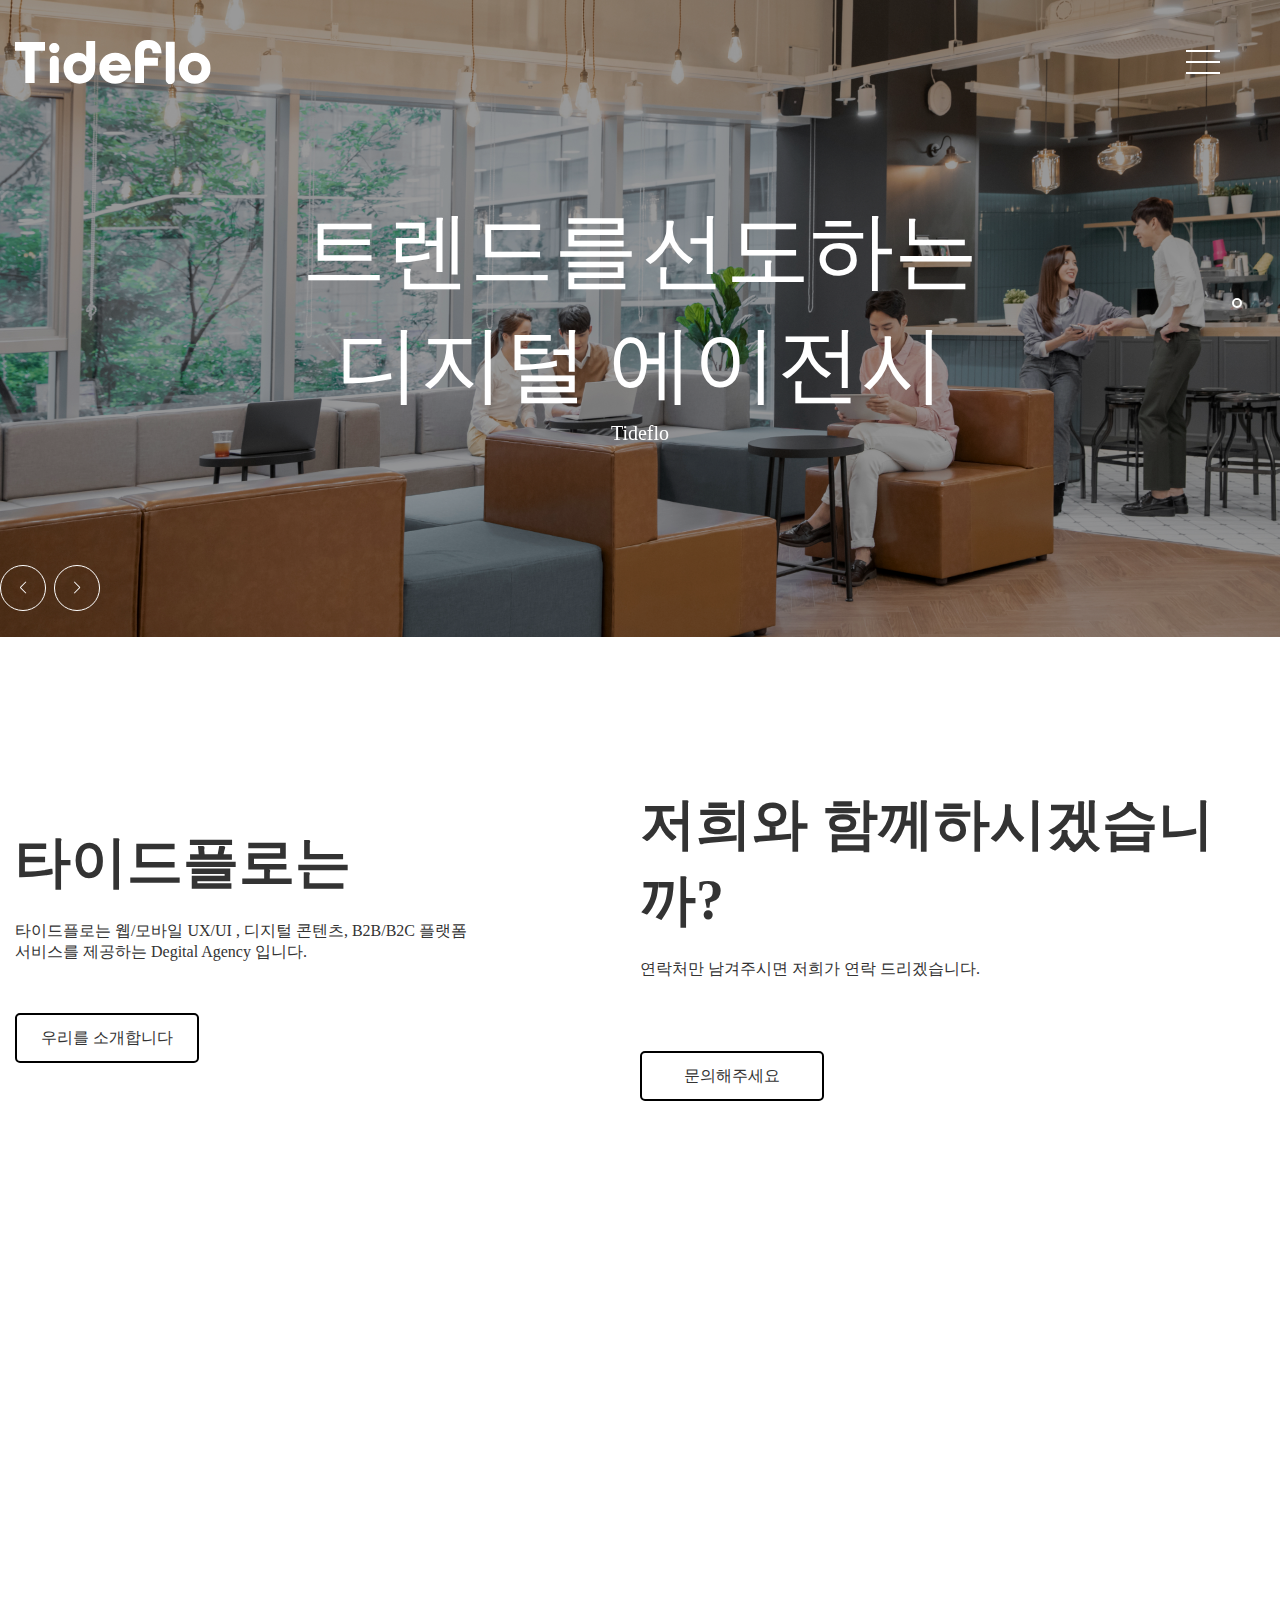
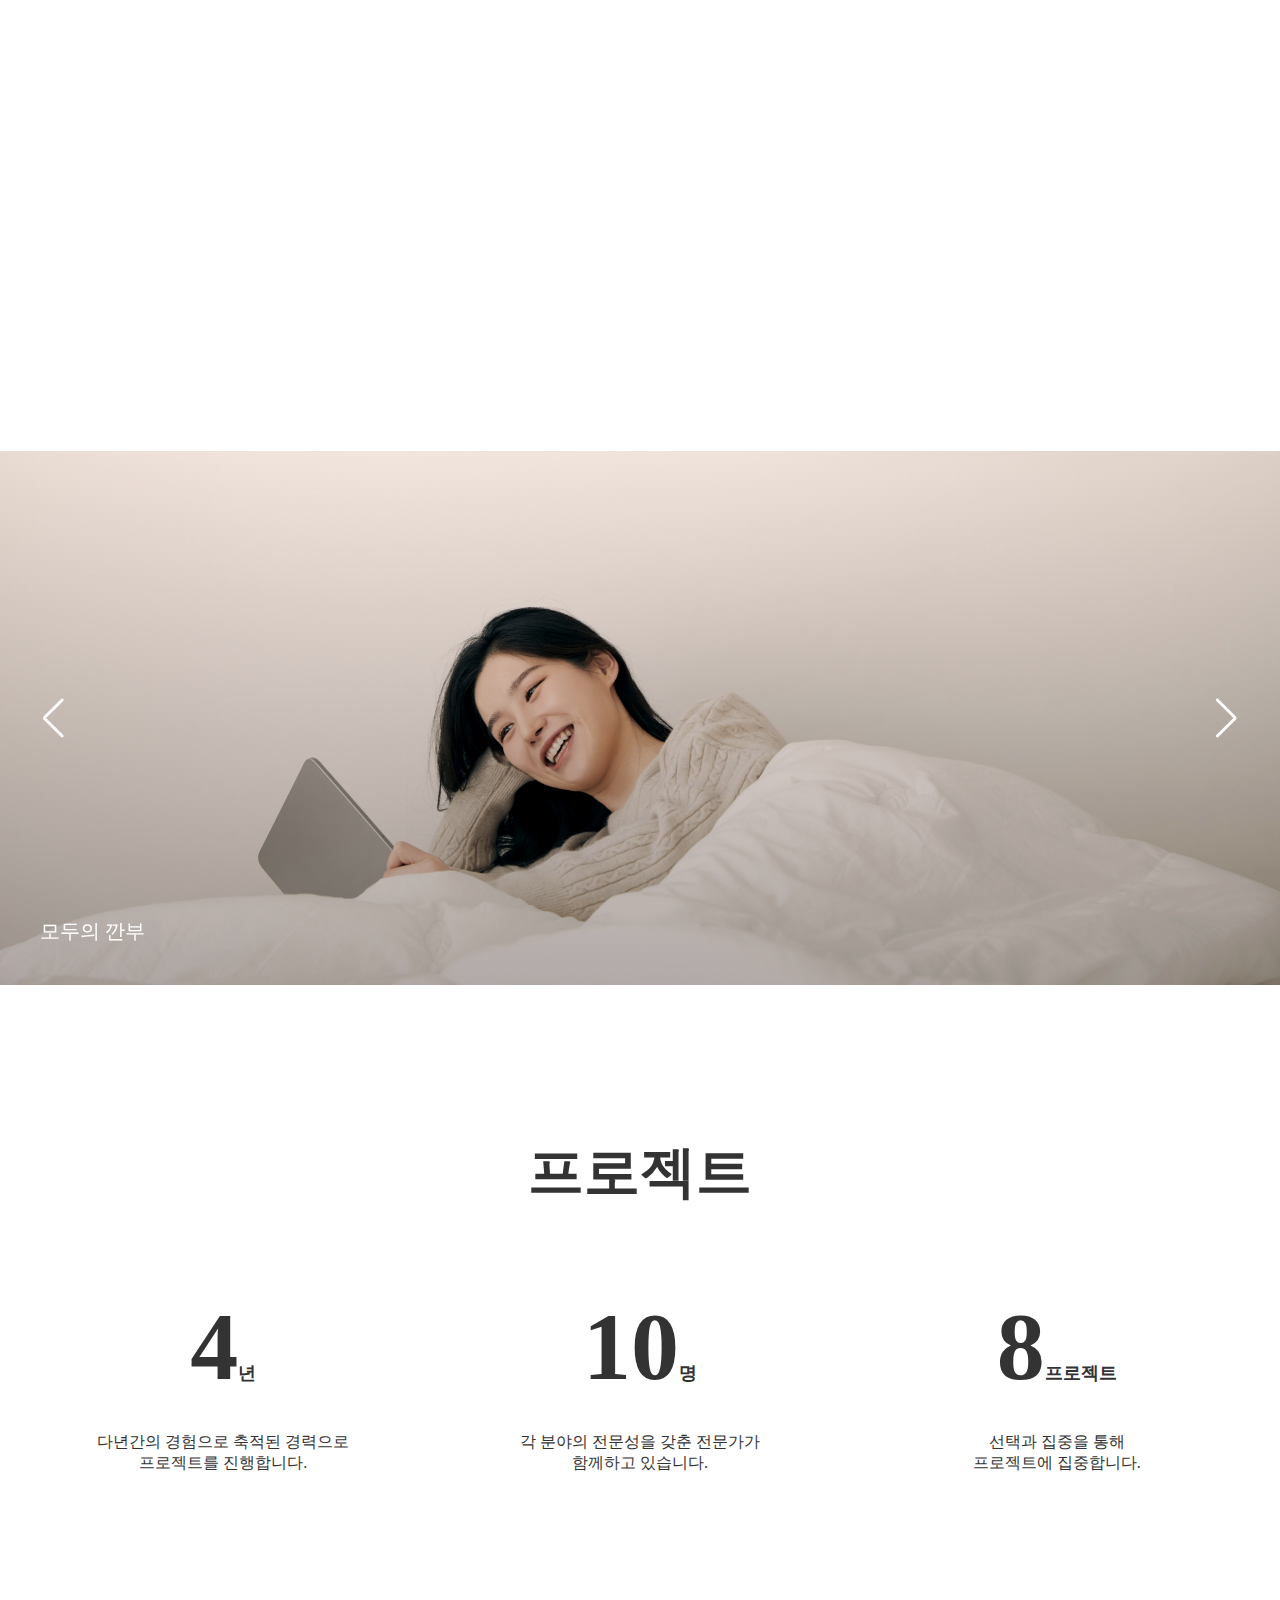
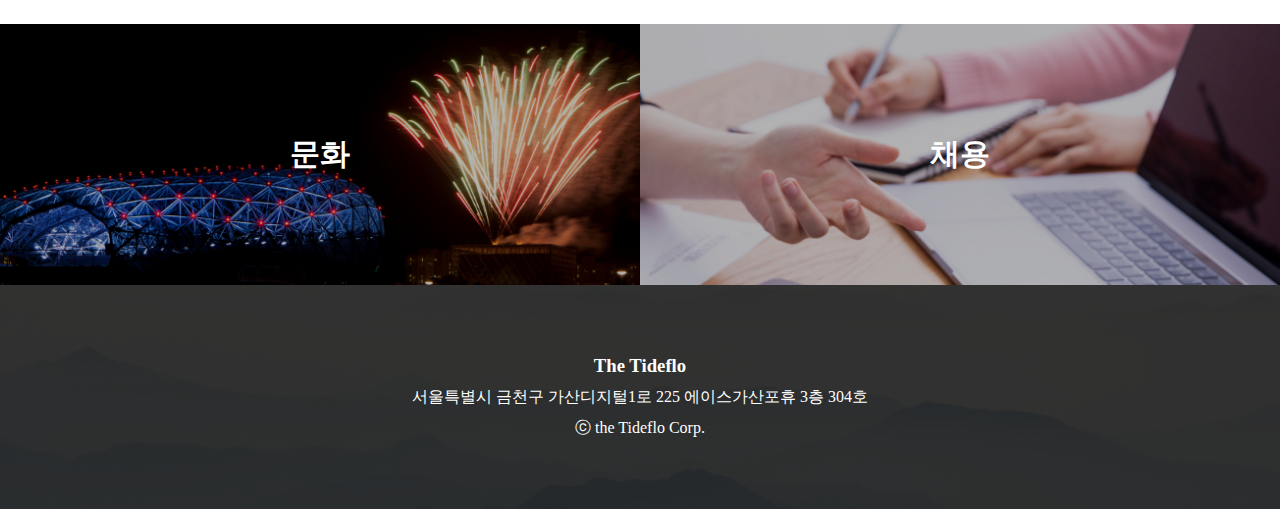
==== index.html @ 96a8b181 "2022-05-13 first" ====
<!DOCTYPE html>
<html lang="ko">

<head>
    <meta charset="UTF-8">
    <meta http-equiv="X-UA-Compatible" content="IE=edge">
    <meta name="viewport" content="width=device-width, initial-scale=1.0">
    <meta name="description" content="고객과 함께 시너지를 만들어내고 혁신의 선순환 구조를 만들 줄 아는 우리. 지속 가능한 플랫폼의 미래에 타이드플로가 함께합니다.">
    <meta name="og:title" content="타이드플로 - 트렌드를 선도하는 디지털 에이전시">
    <meta name="og:description" content="고객과 함께 시너지를 만들어내고 혁신의 선순환 구조를 만들 줄 아는 우리. 지속 가능한 플랫폼의 미래에 타이드플로가 함께합니다.">
    <meta name="naver-site-verification" content="a3b7aebaa3f7cb383e53a274d312bf84dd3ff3dd">
    <title>Tideflo</title>

    <!-- 파비콘 -->
    <link rel="apple-touch-icon" sizes="57x57" href="assets/img/favicon/apple-icon-57x57.png">
    <link rel="apple-touch-icon" sizes="60x60" href="/assets/img/favicon/apple-icon-60x60.png">
    <link rel="apple-touch-icon" sizes="72x72" href="/assets/img/favicon/apple-icon-72x72.png">
    <link rel="apple-touch-icon" sizes="76x76" href="/assets/img/favicon/apple-icon-76x76.png">
    <link rel="apple-touch-icon" sizes="114x114" href="/assets/img/favicon/apple-icon-114x114.png">
    <link rel="apple-touch-icon" sizes="120x120" href="/assets/img/favicon/apple-icon-120x120.png">
    <link rel="apple-touch-icon" sizes="144x144" href="/assets/img/favicon/apple-icon-144x144.png">
    <link rel="apple-touch-icon" sizes="152x152" href="/assets/img/favicon/apple-icon-152x152.png">
    <link rel="apple-touch-icon" sizes="180x180" href="/assets/img/favicon/apple-icon-180x180.png">
    <link rel="icon" type="image/png" sizes="192x192" href="/assets/img/favicon/android-icon-192x192.png">
    <link rel="icon" type="image/png" sizes="32x32" href="/assets/img/favicon/favicon-32x32.png">
    <link rel="icon" type="image/png" sizes="96x96" href="/assets/img/favicon/favicon-96x96.png">
    <link rel="icon" type="image/png" sizes="16x16" href="/assets/img/favicon/favicon-16x16.png">
    <link rel="manifest" href="/assets/img/favicon/manifest.json">
    <meta name="msapplication-TileColor" content="#ffffff">
    <meta name="msapplication-TileImage" content="/assets/img/favicon/ms-icon-144x144.png">
    <meta name="theme-color" content="#222">

    <link rel="stylesheet" href="assets/css/common/common.css">
    <link rel="stylesheet" href="assets/css/common/layout.css">
    <link rel="stylesheet" href="assets/css/common/button.css">
    <link rel="stylesheet" href="assets/css/common/style.css">
    <link rel="stylesheet" href="assets/css/scss/layout.css">
    <link rel="stylesheet" href="assets/css/scss/main.css">
    <link rel="stylesheet" href="assets/css/scss/animation.scss">

    <!-- Material-Icon -->
    <link rel="stylesheet"
        href="https://fonts.sandbox.google.com/css2?family=Material+Symbols+Outlined:opsz,wght,FILL,GRAD@20..48,100..700,0..1,-50..200" />
    <!-- Material-Icon -->

    <!-- Swiper -->
    <link rel="stylesheet" href="assets/css/plugin/swiper-bundle.min.css">
    <!-- Swiper -->

    <script src="assets/js/lib/jquery.js"></script>
    <script src="assets/js/layout/header.js"></script>
    <script src="assets/js/layout/main.js"></script>

</head>

<body>

    <header>
        <div class="header_inner">
            <h1 class="logo"><a href="#;"><img src="assets/img/common/logo.svg" alt="Logo"> </a></h1>
            <a href="#;" class="text_logo"><img src="assets/img/common/text_logo.png" alt="Txtlogo"></a>
            <button id="gnb_btn">
                <span></span>
                <span></span>
                <span></span>
            </button>
        </div>
        <nav>
            <div class="nav_inner">
                <ul class="gnb">
                    <li><a href="#;">Home</a></li>
                    <li><a href="#;">Culture</a></li>
                    <li><a href="#;">Recruit</a></li>
                    <li><a href="#;">Contact us</a></li>
                </ul>
            </div>
        </nav>
    </header>

    <section class="section visual_main">
        <div class="swiper mySwiper">
            <div class="swiper-wrapper">
                <div class="swiper-slide">
                    <div class="slide_pos">
                        <div class="slide_overlay"></div>
                        <div class="slide_img">
                            <img src="assets/img/layout/main/slide_1.jpg" alt="img">
                        </div>
                        <div class="slide_txt">
                            <p>
                                <span>트렌드를</span>
                                <span>선도하는</span>
                                <span>디지털 에이전시</span>
                            </p>
                            <span>Tideflo</span>
                        </div>
                    </div>
                </div>
                <div class="swiper-slide">
                    <div class="slide_pos">
                        <div class="slide_overlay"></div>
                        <div class="slide_img">
                            <img src="assets/img/layout/main/slide_2.jpg" alt="img">
                        </div>
                        <div class="slide_txt">
                            <p>
                                <span>트렌드를</span>
                                <span>선도하는</span>
                                <span>디지털 에이전시</span>
                            </p>
                            <span>Tideflo</span>
                        </div>
                    </div>
                </div>
                <div class="swiper-slide">
                    <div class="slide_pos">
                        <div class="slide_overlay"></div>
                        <div class="slide_img">
                            <img src="assets/img/layout/main/slide_3.jpg" alt="img">
                        </div>
                        <div class="slide_txt">
                            <p>
                                <span>트렌드를</span>
                                <span>선도하는</span>
                                <span>디지털 에이전시</span>
                            </p>
                            <span>Tideflo</span>
                        </div>
                    </div>
                </div>
            </div>
            <div class="swiper_button_wrap">
                <div class="swiper_button">
                    <div class="swiper-button-prev"></div>
                    <div class="swiper-button-next"></div>
                </div>
            </div>
            <div class="swiper-pagination"></div>
        </div>
    </section>

    <section class="section contact">
        <div class="container">
            <div class="contact_wrap">
                <div class="cont_left">
                    <h3>타이드플로는</h3>
                    <p>
                        타이드플로는 웹/모바일 UX/UI , 디지털 콘텐츠, B2B/B2C 플랫폼<br>
                        서비스를 제공하는 Degital Agency 입니다.
                    </p>
                    <a href="#;" class="btn btn-primary"></a>
                </div>
                <div class="cont_right">
                    <h3>저희와 함께하시겠습니까?</h3>
                    <p>연락처만 남겨주시면 저희가 연락 드리겠습니다.</p>
                    <a href="#;" class="btn btn-primary"></a>
                </div>
            </div>
        </div>
    </section>

    <section class="section work">
        <div class="work_wrap">
            <div class="first_box">
                <div>
                    <a href="#;" style="background-image:url(./assets/img/layout/main/work_img1.jpg);">
                        <div class="logo">
                            <img src="assets/img/layout/main/work_logo1.png" alt="초등 수학 과학 검인정 시스템">
                        </div>
                        <div class="desc">
                            <span>초등 수학 과학 검인정 시스템</span>
                        </div>
                    </a>
                </div>

                <div>
                    <a href="#;" style="background-image:url(./assets/img/layout/main/work_img2.jpg);">
                        <div class="logo">
                            <img src="assets/img/layout/main/work_logo2.png" alt="임업정보서비스 다드림 시스템">
                        </div>
                        <div class="desc">
                            <span>임업정보서비스 다드림 시스템</span>
                        </div>
                    </a>
                </div>

                <div>
                    <a href="#;" style="background-image:url(./assets/img/layout/main/work_img3.jpg);">
                        <div class="logo">
                            <img class="work_logo3" src="assets/img/layout/main/work_logo3.png" alt="원격 종합연수원">
                        </div>
                        <div class="desc">
                            <span>원격 종합연수원</span>
                        </div>
                    </a>
                </div>

            </div>
            <div class="second_box">
                <div>
                    <a href="#;" style="background-image:url(./assets/img/layout/main/work_img4.jpg);">
                        <div class="logo">
                            <img src="assets/img/layout/main/work_logo4.png" alt="경기복지재단">
                        </div>
                        <div class="desc">
                            <span>프로젝트명</span>
                        </div>
                    </a>
                </div>
                <div>
                    <a href="#;" style="background-image:url(./assets/img/layout/main/work_img5.jpg);">
                        <div class="logo">
                            <img src="assets/img/layout/main/work_logo5.png" alt="서울관광재단">
                        </div>
                        <div class="desc">
                            <span>원모어트립</span>
                        </div>
                    </a>
                </div>
            </div>
        </div>
    </section>

    <section class="section own_work">
        <div class="swiper mySwiper">
            <div class="swiper-wrapper">
                <div class="swiper-slide">
                    <div class="slide_pos">
                        <div class="slide_overlay"></div>
                        <div class="slide_img">
                            <img src="assets/img/layout/main/own_work1.jpg" alt="img">
                        </div>
                        <div class="slide_desc">
                            <span>모두의 깐부</span>
                        </div>
                    </div>
                </div>
                <div class="swiper-slide">
                    <div class="slide_pos">
                        <div class="slide_overlay"></div>
                        <div class="slide_img">
                            <img src="assets/img/layout/main/own_work2.jpg" alt="img">
                        </div>
                        <div class="slide_desc">
                            <span>모두의 방역</span>
                        </div>
                    </div>
                </div>
                <div class="swiper-slide">
                    <div class="slide_pos">
                        <div class="slide_overlay"></div>
                        <div class="slide_img">
                            <img src="assets/img/layout/main/own_work3.jpg" alt="img">
                        </div>
                        <div class="slide_desc">
                            <span>올리브유 체험단</span>
                        </div>
                    </div>
                </div>
            </div>
            <div class="swiper-button-prev"></div>
            <div class="swiper-button-next"></div>
        </div>
    </section>

    <section class="section project">
        <div class="container">
            <div class="project_wrap">
                <h2>프로젝트</h2>
                <div class="column">
                    <div>
                        <h3 class="column_title">
                            <span class="counter">4</span>년
                        </h3>
                        <p>
                            다년간의 경험으로 축적된 경력으로<br>
                            프로젝트를 진행합니다.
                        </p>
                    </div>
                    <div>
                        <h3 class="column_title">
                            <span class="counter">10</span>명
                        </h3>
                        <p>
                            각 분야의 전문성을 갖춘 전문가가<br>
                            함께하고 있습니다.
                        </p>
                    </div>
                    <div>
                        <h3 class="column_title">
                            <span class="counter">8</span>프로젝트
                        </h3>
                        <p>
                            선택과 집중을 통해<br>
                            프로젝트에 집중합니다.
                        </p>
                    </div>
                </div>
            </div>
        </div>
    </section>

    <section class="section info">
        <div class="info_wrap">
            <div>
                <a href="#;">
                    <h3>문화</h3>
                </a>
            </div>
            <div>
                <a href="#;">
                    <h3>채용</h3>
                </a>
            </div>
        </div>
    </section>

    <footer>
        <div class="footer_wrap">
            <div class="footer_cont">
                <div class="footer_desc">
                    <h3>The Tideflo</h3>
                    <address>
                        <p>서울특별시 금천구 가산디지털1로 225 에이스가산포휴 3층 304호</p>
                    </address>
                    <copyright>ⓒ the Tideflo Corp.</copyright>
                </div>
            </div>
        </div>
    </footer>

    <script src="assets/js/plugin/waypoints.min.js"></script>
    <script src="assets/js/plugin/jquery.counterup.min.js"></script>

    <script>
        $('.counter').counterUp({
            delay: 10,
            time: 500
        });
    </script>


    <script src="assets/js/plugin/swiper-bundle.min.js"></script>

    <script>
        var swiper = new Swiper(".mySwiper", {
            slidesPerView: 1,
            cssMode: true,
            loop: Infinity,
            navigation: {
                nextEl: ".swiper-button-next",
                prevEl: ".swiper-button-prev",
            },
            pagination: {
                el: ".swiper-pagination",
                clickable: true,
            },
            mousewheel: true,
            keyboard: true,
        });
    </script>

</body>

</html>
---- assets/css/common/common.css ----
﻿html, body {margin:0; padding:0; width:100%; background-color: #fff; font-family: 'NSG R', 'Nanum Gothic', 'sans-serif'  !important; margin:0; color: #000;} 
h1, h2, h3, h4, h5{margin:0;}
dt, dd, dl{margin:0; padding:0;}
ul, ol, li {list-style: none; margin:0; padding:0;}

input, button {outline: none; border:none; color:#333; background:none;}
input::placeholder, textarea::placeholder {color:#aaa; word-break: keep-all;}
button{cursor:pointer; margin:0; padding:0; font-family:'NSG R'}

input{box-sizing:border-box;}
input[type=text], input[type=password] {border:none; height: 40px; font-size: 16px; vertical-align: top; font-family: 'NSG R' !important;}
textarea {width:100%; border:none; font-size: 16px; font-family: 'NSG R' !important; outline: none; resize: none; line-height: 24px; border-radius: 5px; min-height: 100px;}

a {text-decoration: none; color:#000;}
a, span {display:inline-block;}
p {margin:0; padding:0;}
a, span, p {word-break: break-all;}
a, button, span, input, ul, li, div {-webkit-tap-highlight-color : transparent; }
table {border-spacing: 0; border-collapse:collapse;}
---- assets/css/common/layout.css ----
body{background:#fff; font-family: 'NSG R'; color:#333;}
---- assets/css/common/button.css ----
﻿.btn {cursor:pointer; outline: none; display: inline-block; -ms-user-select: none; -moz-user-select: -moz-none; -webkit-user-select: none; -khtml-user-select: none; user-select:none; cursor: pointer; padding:0;}
.btn:hover{background-color:#000; color:#fff;}

.btn-default {cursor: default;}
.btn.default-cursor {cursor: default;}

.btn-primary{height:50px; line-height:48px; color:#333; border:1px solid #333; box-sizing:border-box; border-radius:5px;}
.btn-blue {background-color:#4499F3; height:50px; line-height:48px; color:#fff; box-sizing:border-box; border-radius:5px;}
.btn-gray {background-color:#f4f4f4; height:50px; line-height:48px; color:#333; box-sizing:border-box; border-radius:5px;}
.btn-white {border:1px solid white; color:white !important; border-radius:60px; height:50px; line-height:48px; border-radius: 60px; color:rgba(0, 0, 0, 0.7);}

.btn-underline {border-bottom:1px solid #fff; height:50px; line-height:48px; padding:0; color:rgba(255, 255, 255, 0.7);}
.btn-disabled {opacity: 0.3;}
---- assets/css/common/style.css ----
﻿@font-face {
	font-family: 'NSG B'; /* 폰트 패밀리 이름 주기*/
	src: url('../../font/NotoSansCJKkr-Bold.otf'); /*폰트 파일 주소*/
}

@font-face {
	font-family: 'NSG L'; /* 폰트 패밀리 이름 주기*/
	src: url('../../font/NotoSansCJKkr-Light.otf'); /*폰트 파일 주소*/
}

@font-face {
	font-family: 'NSG M'; /* 폰트 패밀리 이름 주기*/
	src: url('../../font/NotoSansCJKkr-Medium.otf'); /*폰트 파일 주소*/
}

@font-face {
	font-family: 'NSG R'; /* 폰트 패밀리 이름 주기*/
	src: url('../../font/NotoSansCJKkr-Regular.otf'); /*폰트 파일 주소*/
}

@font-face {
	font-family: 'NSG T'; /* 폰트 패밀리 이름 주기*/
	src: url('../../font/NotoSansCJKkr-Thin.otf'); /*폰트 파일 주소*/
}

@import url(http://fonts.googleapis.com/earlyaccess/nanumgothic.css);

@font-face {
	font-family: 'Material Icons';
	font-style: normal;
	font-weight: 400;
	src: url(https://example.com/MaterialIcons-Regular.eot); /* For IE6-8 */
	src: local('Material Icons'),
	  local('MaterialIcons-Regular'),
	  url(https://example.com/MaterialIcons-Regular.woff2) format('woff2'),
	  url(https://example.com/MaterialIcons-Regular.woff) format('woff'),
	  url(https://example.com/MaterialIcons-Regular.ttf) format('truetype');
  }

  .material-icons {
    font-family: 'Material Icons';
    font-weight: normal;
    font-style: normal;
    font-size: 24px;  /* Preferred icon size */
    display: inline-block;
    line-height: 1;
    text-transform: none;
    letter-spacing: normal;
    word-wrap: normal;
    white-space: nowrap;
    direction: ltr;
  
    /* Support for all WebKit browsers. */
    -webkit-font-smoothing: antialiased;
    /* Support for Safari and Chrome. */
    text-rendering: optimizeLegibility;
  
    /* Support for Firefox. */
    -moz-osx-font-smoothing: grayscale;
  
    /* Support for IE. */
    font-feature-settings: 'liga';
  }

.card {background-color: #fff; box-shadow: 0px 2px 6px rgba(0, 0, 0, 0.2); border-radius: 5px;}
.card-blue {background-color: #2f36bb; box-shadow: 0px 2px 6px rgba(0, 0, 0, 0.2); border-radius: 5px;}

.text-overflow {overflow: hidden; text-overflow: ellipsis; white-space: nowrap;}
.text-overflow-line2 {overflow: hidden; text-overflow: ellipsis; white-space: normal; word-wrap: break-word; display: -webkit-box !important; -webkit-line-clamp: 2; -webkit-box-orient: vertical;}
.text-overflow-line3 {overflow: hidden; text-overflow: ellipsis; white-space: normal; word-wrap: break-word; display: -webkit-box !important; -webkit-line-clamp: 3; -webkit-box-orient: vertical;}

.o-hidden {overflow: hidden;}
.o-auto {overflow: auto;}
.o-visible {overflow: visible;}

.oy-hidden {overflow-y: hidden;}
.oy-auto {overflow-y: auto;}
.oy-visible {overflow-y: visible;}

.ox-hidden {overflow-x: hidden;}
.ox-auto {overflow-x: auto;}
.ox-visible {overflow-x: visible;}

.text-center {text-align: center;}
.text-left {text-align: left;}
.text-right {text-align: right;}

.f-bold {font-family: 'NSG B' !important;}
.f-light {font-family: 'NSG L' !important;}
.f-medium {font-family: 'NSG M' !important;}
.f-regular {font-family: 'NSG R' !important;}
.f-thin {font-family: 'NSG T' !important;}

.f-os-b {font-family: 'OS B' !important;}
.f-os-l {font-family: 'OS L' !important;}
.f-os-eb {font-family: 'OS EB' !important;}
.f-os-r {font-family: 'OS R' !important;}
.f-os-sb {font-family: 'OS SB' !important;}

.position-relative {position: relative;}
.position-absolute {position: absolute;}
.position-fixed {position: fixed;}

.position-l0 {left:0;}
.position-l5 {left:5px;}
.position-l10 {left:10px;}
.position-l15 {left:15px;}
.position-l20 {left:20px;}
.position-l25 {left:25px;}
.position-l30 {left:30px;}
.position-per-l50 {left:50%;}

.position-r0 {right:0;}
.position-r5 {right:5px;}
.position-r10 {right:10px;}
.position-r15 {right:15px;}
.position-r20 {right:20px;}
.position-r25 {right:25px;}
.position-r30 {right:30px;}
.position-per-r50 {right:50%;}

.position-t0 {top:0;}
.position-t5 {top:5px;}
.position-t10 {top:10px;}
.position-t15 {top:15px;}
.position-t20 {top:20px;}
.position-t25 {top:25px;}
.position-t30 {top:30px;}
.position-per-t50 {top:50%;}

.position-b0 {bottom:0;}
.position-b5 {bottom:5px;}
.position-b10 {bottom:10px;}
.position-b15 {bottom:15px;}
.position-b20 {bottom:20px;}
.position-b25 {bottom:25px;}
.position-b30 {bottom:30px;}
.position-per-b50 {bottom:50%;}

.space-nw {white-space: nowrap;}

.f-size58 {font-size:58px;}
.f-size48 {font-size:48px;}
.f-size45 {font-size:45px;}
.f-size44 {font-size:44px;}
.f-size40 {font-size:40px;}
.f-size37 {font-size:37px;}
.f-size36 {font-size:36px;}
.f-size34 {font-size:34px;}
.f-size32 {font-size:32px;}
.f-size28 {font-size:28px;}
.f-size26 {font-size:26px;}
.f-size24 {font-size:24px;}
.f-size22 {font-size:22px;}
.f-size20 {font-size:20px;}
.f-size19 {font-size:19px;}
.f-size18 {font-size:18px;}
.f-size16 {font-size:16px;} 
.f-size15 {font-size:15px;}
.f-size14 {font-size:14px;}
.f-size13 {font-size:13px;}
.f-size12 {font-size:12px;}
.f-size10 {font-size:10px;}
.f-size0 {font-size:0px;}

.f-underline {text-decoration: underline;}
.f-linethrough {text-decoration: line-through;}

.c-base{color:#000000;}
.c-white {color:#fff;}
.c-black {color:#000;}
.c-blue{color:#2f36bb}
.c-green {color:#5CA4B1;}
.c-red {color:#ff0000;}
.c-dark {color:#666666;}
.c-3 {color: #5C5C5C;}
.c-6 {color: #A8A8A8;}
.c-ae {color:#aeaeae;}
.c-9 {color:#BFBFBF;}
.c-yellow {color:#fec926;}



.d-none {display:none !important;}
.d-inline-block {display: inline-block;}
.d-block {display: block;}
.d-inline {display:inline;}
.d-flex {display:flex;}
.d-flex-wrap {flex-wrap: wrap;}
.d-flex-jc {justify-content: center;}
.d-flex-sb {justify-content: space-between;}
.d-flex-ai {align-items: center;}
.d-m-standard {width:360px; padding:0 16px; margin:auto; box-sizing:border-box;}
.d-p-standard {width:360px; padding:0 calc((100% - 360px) / 2);}
.d-h-full {height:100%;}
.d-w-full {width:100%;}
.d-w-half {width:50%;}

.bg-white {background-color:#fff;}
.bg-light {background-color:#FAFAFB;}
.bg-gray {background-color: #f4f4f4;}
.bg-blue{background-color:#2f36bb}

.fload-right {float: right !important;}
.fload-left {float: left !important;}

.vertical-t {vertical-align: top;}
.vertical-m {vertical-align: middle;}
.vertical-b {vertical-align: bottom;}

.margin-auto{margin:auto;}
.margin0 {margin:0px;}
.margin5 {margin:5px;}
.margin10 {margin:10px;}
.margin15 {margin:15px;}
.margin20 {margin:20px;}
.margin25 {margin:25px;}
.margin30 {margin:30px;}
.margin35 {margin:35px;}
.margin40 {margin:40px;}
.margin50 {margin:50px;}
.margin60 {margin:60px;}
.margin65 {margin:65px;}
.margin70 {margin:70px;}
.margin80 {margin:80px;}
.margin90 {margin:90px;}
.margin100 {margin:100px;}

.mb-auto {margin-bottom: auto;}
.mb-0 {margin-bottom:0px;}
.mb-5 {margin-bottom:5px;}
.mb-10 {margin-bottom:10px;}
.mb-15 {margin-bottom:15px;}
.mb-20 {margin-bottom:20px;}
.mb-25 {margin-bottom:25px;}
.mb-30 {margin-bottom:30px;}
.mb-35 {margin-bottom:35px;}
.mb-40 {margin-bottom:40px;}
.mb-50 {margin-bottom:50px;}
.mb-60 {margin-bottom:60px;}
.mb-65 {margin-bottom:65px;}
.mb-70 {margin-bottom:70px;}
.mb-80 {margin-bottom:80px;}
.mb-90 {margin-bottom:90px;}
.mb-100 {margin-bottom:100px;}

.mt-auto {margin-top:auto;}
.mt-0 {margin-top:0px;}
.mt-5 {margin-top:5px;}
.mt-10 {margin-top:10px;}
.mt-15 {margin-top:15px;}
.mt-20 {margin-top:20px;}
.mt-25 {margin-top:25px;}
.mt-30 {margin-top:30px;}
.mt-35 {margin-top:35px;}
.mt-40 {margin-top:40px;}
.mt-45 {margin-top:45px;}
.mt-50 {margin-top:50px;}
.mt-60 {margin-top:60px;}
.mt-65 {margin-top:65px;}
.mt-70 {margin-top:70px;}
.mt-80 {margin-top:80px;}
.mt-90 {margin-top:90px;}
.mt-100 {margin-top:100px;}

.ml-auto {margin-left:auto;}
.ml-0 {margin-left:0px;}
.ml-5 {margin-left:5px;}
.ml-10 {margin-left:10px;}
.ml-15 {margin-left:15px;}
.ml-20 {margin-left:20px;}
.ml-25 {margin-left:25px;}
.ml-30 {margin-left:30px;}
.ml-35 {margin-left:35px;}
.ml-40 {margin-left:40px;}
.ml-50 {margin-left:50px;}
.ml-60 {margin-left:60px;}
.ml-65 {margin-left:65px;}
.ml-70 {margin-left:70px;}
.ml-80 {margin-left:80px;}
.ml-90 {margin-left:90px;}
.ml-100 {margin-left:100px;}

.mr-auto {margin-right:auto;}
.mr-0 {margin-right:0px;}
.mr-5 {margin-right:5px;}
.mr-10 {margin-right:10px;}
.mr-15 {margin-right:15px;}
.mr-20 {margin-right:20px;}
.mr-25 {margin-right:25px;}
.mr-30 {margin-right:30px;}
.mr-32 {margin-right:32px;}
.mr-35 {margin-right:35px;}
.mr-40 {margin-right:40px;}
.mr-50 {margin-right:50px;}
.mr-60 {margin-right:60px;}
.mr-65 {margin-right:65px;}
.mr-70 {margin-right:70px;}
.mr-80 {margin-right:80px;}
.mr-90 {margin-right:90px;}
.mr-100 {margin-right:100px;}


.padding0 {padding:0px;}
.padding5 {padding:5px;}
.padding10 {padding:10px;}
.padding15 {padding:15px;}
.padding20 {padding:20px;}
.padding25 {padding:25px;}
.padding30 {padding:30px;}
.padding35 {padding:35px;}
.padding40 {padding:40px;}
.padding50 {padding:50px;}
.padding60 {padding:60px;}
.padding65 {padding:65px;}
.padding70 {padding:70px;}
.padding80 {padding:80px;}
.padding90 {padding:90px;}
.padding100 {padding:100px;}

.pb-0 {padding-bottom:0px;}
.pb-5 {padding-bottom:5px;}
.pb-10 {padding-bottom:10px;}
.pb-15 {padding-bottom:15px;}
.pb-20 {padding-bottom:20px;}
.pb-25 {padding-bottom:25px;}
.pb-30 {padding-bottom:30px;}
.pb-35 {padding-bottom:35px;}
.pb-40 {padding-bottom:40px;}
.pb-50 {padding-bottom:50px;}
.pb-60 {padding-bottom:60px;}
.pb-65 {padding-bottom:65px;}
.pb-70 {padding-bottom:70px;}
.pb-80 {padding-bottom:80px;}
.pb-90 {padding-bottom:90px;}
.pb-100 {padding-bottom:100px;}

.pt-0 {padding-top:0px;}
.pt-5 {padding-top:5px;}
.pt-10 {padding-top:10px;}
.pt-15 {padding-top:15px;}
.pt-20 {padding-top:20px;}
.pt-25 {padding-top:25px;}
.pt-30 {padding-top:30px;}
.pt-35 {padding-top:35px;}
.pt-40 {padding-top:40px;}
.pt-50 {padding-top:50px;}
.pt-60 {padding-top:60px;}
.pt-65 {padding-top:65px;}
.pt-70 {padding-top:70px;}
.pt-80 {padding-top:80px;}
.pt-90 {padding-top:90px;}
.pt-100 {padding-top:100px;}

.pl-0 {padding-left:0px;}
.pl-5 {padding-left:5px;}
.pl-10 {padding-left:10px;}
.pl-15 {padding-left:15px;}
.pl-20 {padding-left:20px;}
.pl-25 {padding-left:25px;}
.pl-30 {padding-left:30px;}
.pl-35 {padding-left:35px;}
.pl-40 {padding-left:40px;}
.pl-50 {padding-left:50px;}
.pl-60 {padding-left:60px;}
.pl-65 {padding-left:65px;}
.pl-70 {padding-left:70px;}
.pl-80 {padding-left:80px;}
.pl-90 {padding-left:90px;}
.pl-100 {padding-left:100px;}

.pr-0 {padding-right:0px;}
.pr-5 {padding-right:5px;}
.pr-10 {padding-right:10px;}
.pr-15 {padding-right:15px;}
.pr-20 {padding-right:20px;}
.pr-25 {padding-right:25px;}
.pr-30 {padding-right:30px;}
.pr-35 {padding-right:35px;}
.pr-40 {padding-right:40px;}
.pr-50 {padding-right:50px;}
.pr-60 {padding-right:60px;}
.pr-65 {padding-right:65px;}
.pr-70 {padding-right:70px;}
.pr-80 {padding-right:80px;}
.pr-90 {padding-right:90px;}
.pr-100 {padding-right:100px;}

hr {margin-top: 20px; margin-bottom: 20px; background-color:#ececec; width: 100%; height:1px; box-shadow: none; border:none}
hr.blue {background-color:#2f36bb;}
hr.white {background-color:#fff; }

.b-shadow{box-shadow:0 2px 6px rgba(0, 0, 0, .2); border-radius:5px;}
.shadow0{box-shadow:none;}
.clearfix:after{content: ''; display:block; clear:both;}

@media(max-width:699px) {
	.d-m-standard {width:90%; margin-left:5%; margin-right:5%;}
	.d-p-standard {width:90%; padding-left:5%; padding-right:5%;}
	.d-w-half {width:50%; padding-left:5%; padding-right:5%; display:inline-block;}
}
---- assets/css/scss/layout.css ----
@charset "UTF-8";
/*반응형 화면 크기*/
/*반응형, 브라우저 크기가 767px 이하일때*/
/*반응형, 브라우저 크기가 768이상, 1023px 이하일때*/
/*반응형, 브라우저 크기가 1024px 이상일때*/
.container {
  width: 100%;
  max-width: 1400px;
  padding: 0 15px;
  margin: 0 auto;
  -webkit-box-sizing: border-box;
          box-sizing: border-box;
}

html {
  font-size: 16px;
}

body {
  background: #fff;
  font-family: 'NSG R';
  color: #333;
}

#wrap {
  position: relative;
  width: 100%;
  height: auto;
}

header {
  position: fixed;
  top: 0;
  width: 100%;
  z-index: 100;
}

header .header_inner {
  display: -webkit-box;
  display: -ms-flexbox;
  display: flex;
  -webkit-box-align: center;
      -ms-flex-align: center;
          align-items: center;
  position: relative;
  width: 100%;
  max-width: 1400px;
  height: 124px;
  margin: 0 auto;
  padding: 40px 15px;
  -webkit-box-sizing: border-box;
          box-sizing: border-box;
  z-index: 1000;
}

header .header_inner .logo {
  position: absolute;
  height: 44px;
  margin: 0;
  padding: 0;
  z-index: 1000;
}

header .header_inner .logo a {
  display: inline-block;
  width: 100%;
  height: 44px;
}

header .header_inner:after {
  content: '';
  clear: both;
  display: block;
}

header .header_inner .text_logo {
  display: none;
  position: absolute;
  left: 50%;
  top: 50%;
  -webkit-transform: translate(-50%, -50%);
          transform: translate(-50%, -50%);
}

header .header_inner #gnb_btn {
  position: absolute;
  right: 60px;
  width: 34px;
  height: 24px;
  z-index: 1000;
}

header .header_inner #gnb_btn span {
  position: absolute;
  display: block;
  width: 100%;
  height: 2px;
  background-color: #fff;
  -webkit-transition: 0.5s;
  transition: 0.5s;
}

header .header_inner #gnb_btn span:nth-child(1) {
  top: 0px;
}

header .header_inner #gnb_btn span:nth-child(2) {
  top: 50%;
  -webkit-transform: translateY(-50%);
          transform: translateY(-50%);
}

header .header_inner #gnb_btn span:nth-child(3) {
  bottom: 0px;
}

header .header_inner #gnb_btn.open span:nth-child(1) {
  -webkit-transform: rotate(45deg);
          transform: rotate(45deg);
  top: 50%;
}

header .header_inner #gnb_btn.open span:nth-child(2) {
  display: none;
}

header .header_inner #gnb_btn.open span:nth-child(3) {
  -webkit-transform: rotate(-45deg);
          transform: rotate(-45deg);
  top: 50%;
}

header nav {
  position: fixed;
  top: 0;
  left: 0;
  right: 0;
  bottom: 0;
  width: 100%;
  height: 100%;
  display: -webkit-box;
  display: -ms-flexbox;
  display: flex;
  -webkit-box-align: center;
      -ms-flex-align: center;
          align-items: center;
  -webkit-box-pack: center;
      -ms-flex-pack: center;
          justify-content: center;
  background: #1c1c1c;
  -webkit-transform: translate(0, -100%);
          transform: translate(0, -100%);
  -webkit-transition: all 900ms cubic-bezier(0.25, 0.46, 0.45, 0.94) 0s;
  transition: all 900ms cubic-bezier(0.25, 0.46, 0.45, 0.94) 0s;
}

header nav .nav_inner .gnb li {
  display: block;
  text-align: center;
  width: 100%;
}

header nav .nav_inner .gnb li a {
  position: relative;
  font-size: 3rem;
  color: #fff;
  font-family: "NSG B";
  opacity: 0.4;
}

header nav .nav_inner .gnb li a::after {
  content: '';
  position: absolute;
  left: 0;
  bottom: 0px;
  width: 1px;
  height: 20px;
  -webkit-transition: all 0.5s;
  transition: all 0.5s;
  z-index: -1;
}

header nav .nav_inner .gnb li a:hover::after {
  width: 100%;
  background: rgba(255, 0, 0, 0.4);
}

header nav .nav_inner .gnb li a:hover {
  opacity: 1;
}

@media (min-width: 768px) and (max-width: 1199px) {
  header .header_inner {
    height: 70px;
    padding: 20px 40px;
  }
  header .header_inner .logo {
    height: 35px;
  }
  header .header_inner .logo a {
    height: 35px;
  }
  header .header_inner #gnb_btn {
    right: 40px;
    width: 34px;
    height: 24px;
  }
  header .header_inner #gnb_btn span:nth-child(1) {
    top: 0px;
  }
  header .header_inner #gnb_btn span:nth-child(2) {
    top: 50%;
    -webkit-transform: translateY(-50%);
            transform: translateY(-50%);
  }
  header .header_inner #gnb_btn span:nth-child(3) {
    bottom: 0px;
  }
}

@media (max-width: 768px) {
  header .header_inner {
    height: 70px;
    padding: 20px 20px;
  }
  header .header_inner .logo {
    height: 35px;
  }
  header .header_inner .logo a {
    height: 35px;
  }
  header .header_inner .logo a img {
    height: 35px;
  }
  header .header_inner #gnb_btn {
    right: 20px;
    width: 34px;
    height: 24px;
  }
}

footer .footer_wrap {
  position: relative;
  background-image: url("../../img/common/footer/footer_bg.jpg");
  background-repeat: no-repeat;
  background-size: cover;
  background-position: center;
  text-align: center;
  padding: 70px 0;
  z-index: 100;
}

footer .footer_wrap .footer_cont .footer_desc {
  color: #fff;
  z-index: 10;
}

footer .footer_wrap .footer_cont .footer_desc h3 {
  font-family: "NSG B";
}

footer .footer_wrap .footer_cont .footer_desc address {
  padding: 10px 0;
  font-style: normal;
}

footer .footer_wrap .footer_cont .footer_desc .copyright {
  font-size: 12px;
}

footer .footer_wrap .footer_cont:after {
  content: '';
  display: block;
  position: absolute;
  top: 0;
  left: 0;
  bottom: 0;
  right: 0;
  background-color: rgba(30, 30, 30, 0.9);
  z-index: -1;
}

header.scrolled {
  -webkit-transition: all 0.3s;
  transition: all 0.3s;
  background-color: rgba(0, 0, 0, 0.8);
  -webkit-box-shadow: 0px 2px 6px rgba(0, 0, 0, 0.2);
          box-shadow: 0px 2px 6px rgba(0, 0, 0, 0.2);
}

.stop-scrolling {
  height: 100%;
  overflow: hidden;
}
/*# sourceMappingURL=layout.css.map */
---- assets/css/scss/main.css ----
@charset "UTF-8";
/*반응형 화면 크기*/
/*반응형, 브라우저 크기가 767px 이하일때*/
/*반응형, 브라우저 크기가 768이상, 1023px 이하일때*/
/*반응형, 브라우저 크기가 1024px 이상일때*/
.visual_main .swiper .swiper-wrapper {
  overflow: hidden;
}

.visual_main .swiper .swiper-wrapper .swiper-slide {
  text-align: center;
  /* Center slide text vertically */
  display: -webkit-box;
  display: -ms-flexbox;
  display: flex;
  -webkit-box-pack: center;
  -ms-flex-pack: center;
  justify-content: center;
  -webkit-box-align: center;
  -ms-flex-align: center;
  align-items: center;
}

.visual_main .swiper .swiper-wrapper .swiper-slide .slide_pos {
  height: 100%;
  position: relative;
}

.visual_main .swiper .swiper-wrapper .swiper-slide .slide_pos .slide_overlay {
  position: absolute;
  top: 0;
  right: 0;
  bottom: 0;
  left: 0;
  background: rgba(0, 0, 0, 0.4);
}

.visual_main .swiper .swiper-wrapper .swiper-slide .slide_pos .slide_img img {
  display: block;
  width: 100%;
  height: 100%;
  -o-object-fit: cover;
     object-fit: cover;
}

.visual_main .swiper .swiper-wrapper .swiper-slide .slide_pos .slide_txt {
  width: 100%;
  position: absolute;
  top: 50%;
  left: 50%;
  -webkit-transform: translate(-50%, -50%);
          transform: translate(-50%, -50%);
  color: #fff;
}

.visual_main .swiper .swiper-wrapper .swiper-slide .slide_pos .slide_txt p span {
  font-size: 84px;
  font-family: "NSG B";
}

.visual_main .swiper .swiper-wrapper .swiper-slide .slide_pos .slide_txt > span {
  font-size: 20px;
  font-family: "NSG M";
}

.visual_main .swiper .swiper_button_wrap {
  width: 100%;
  margin: 0 auto;
  position: absolute;
  bottom: 26px;
  z-index: 50;
}

.visual_main .swiper .swiper_button_wrap .swiper_button {
  width: 1400px;
  margin: 0 auto;
  display: -webkit-box;
  display: -ms-flexbox;
  display: flex;
}

.visual_main .swiper .swiper_button_wrap .swiper_button .swiper-button-next,
.visual_main .swiper .swiper_button_wrap .swiper_button .swiper-button-prev {
  position: unset;
  width: 44px;
  height: 44px;
  border: 1px solid #fff;
  border-radius: 50%;
}

.visual_main .swiper .swiper_button_wrap .swiper_button .swiper-button-next:after,
.visual_main .swiper .swiper_button_wrap .swiper_button .swiper-button-prev:after {
  font-size: 12px;
  color: #fff;
}

.visual_main .swiper .swiper_button_wrap .swiper_button .swiper-button-next::before,
.visual_main .swiper .swiper_button_wrap .swiper_button .swiper-button-prev::before {
  content: '';
  position: absolute;
  display: block;
  background-color: #fff;
  height: 1px;
  width: 14px;
  margin-top: -1px;
  -webkit-transform: scaleX(0) translateX(0px);
          transform: scaleX(0) translateX(0px);
}

.visual_main .swiper .swiper_button_wrap .swiper_button .swiper-button-prev {
  margin-right: 8px;
}

.visual_main .swiper .swiper_button_wrap .swiper_button .swiper-button-next:hover::after {
  padding-left: 10px;
}

.visual_main .swiper .swiper_button_wrap .swiper_button .swiper-button-prev:hover::after {
  padding-right: 10px;
}

.visual_main .swiper .swiper_button_wrap .swiper_button .swiper-button-next:hover::after,
.visual_main .swiper .swiper_button_wrap .swiper_button .swiper-button-prev:hover::after {
  -webkit-transition: all 0.25s cubic-bezier(0.4, 0, 0.2, 1);
  transition: all 0.25s cubic-bezier(0.4, 0, 0.2, 1);
}

.visual_main .swiper .swiper_button_wrap .swiper_button .swiper-button-next:hover::before,
.visual_main .swiper .swiper_button_wrap .swiper_button .swiper-button-prev:hover::before {
  -webkit-transition: -webkit-transform 0.25s cubic-bezier(0.4, 0, 0.2, 1);
  transition: -webkit-transform 0.25s cubic-bezier(0.4, 0, 0.2, 1);
  transition: transform 0.25s cubic-bezier(0.4, 0, 0.2, 1);
  transition: transform 0.25s cubic-bezier(0.4, 0, 0.2, 1), -webkit-transform 0.25s cubic-bezier(0.4, 0, 0.2, 1);
  -webkit-transform: scaleX(1) translateX(0px);
          transform: scaleX(1) translateX(0px);
}

.visual_main .swiper .swiper-pagination {
  top: 50%;
  right: 40px;
  bottom: unset;
  left: unset;
  -webkit-transform: translateY(-50%);
          transform: translateY(-50%);
  width: auto;
}

.visual_main .swiper .swiper-pagination .swiper-pagination-bullet {
  display: block;
  width: 6px;
  height: 6px;
  background-color: #c4c4c4;
  margin: 0;
  margin-top: 10px;
}

.visual_main .swiper .swiper-pagination .swiper-pagination-bullet:nth-child(1) {
  margin-top: 0;
}

.visual_main .swiper .swiper-pagination .swiper-pagination-bullet-active {
  background: none;
  outline: 2px solid #fff;
}

@media (min-width: 768px) and (max-width: 1199px) {
  .visual_main {
    height: auto;
  }
  .visual_main .swiper {
    height: auto;
  }
  .visual_main .swiper .swiper-wrapper {
    height: auto;
    overflow: hidden;
  }
  .visual_main .swiper .swiper-wrapper .swiper-slide {
    height: auto;
    text-align: center;
    /* Center slide text vertically */
    display: -webkit-box;
    display: -ms-flexbox;
    display: flex;
    -webkit-box-pack: center;
    -ms-flex-pack: center;
    justify-content: center;
    -webkit-box-align: center;
    -ms-flex-align: center;
    align-items: center;
  }
  .visual_main .swiper .swiper-wrapper .swiper-slide .slide_pos {
    height: 100%;
    position: relative;
  }
  .visual_main .swiper .swiper-wrapper .swiper-slide .slide_pos .slide_overlay {
    position: absolute;
    top: 0;
    right: 0;
    bottom: 0;
    left: 0;
    background: rgba(0, 0, 0, 0.4);
  }
  .visual_main .swiper .swiper-wrapper .swiper-slide .slide_pos .slide_img img {
    display: block;
    width: 100%;
    height: 100%;
    -o-object-fit: cover;
       object-fit: cover;
  }
  .visual_main .swiper .swiper-wrapper .swiper-slide .slide_pos .slide_txt {
    width: 100%;
    position: absolute;
    top: 50%;
    left: 50%;
    -webkit-transform: translate(-50%, -50%);
            transform: translate(-50%, -50%);
    color: #fff;
  }
  .visual_main .swiper .swiper-wrapper .swiper-slide .slide_pos .slide_txt p span {
    font-size: 72px;
    font-family: "NSG B";
  }
  .visual_main .swiper .swiper-wrapper .swiper-slide .slide_pos .slide_txt p span:nth-child(3) {
    display: block;
  }
  .visual_main .swiper .swiper-wrapper .swiper-slide .slide_pos .slide_txt > span {
    font-size: 20px;
    font-family: "NSG M";
  }
  .visual_main .swiper .swiper_button_wrap {
    width: 100%;
    margin: 0 auto;
    position: absolute;
    bottom: 26px;
    left: 30px;
    z-index: 50;
  }
  .visual_main .swiper .swiper_button_wrap .swiper_button {
    width: 1400px;
    margin: 0 auto;
    display: -webkit-box;
    display: -ms-flexbox;
    display: flex;
  }
  .visual_main .swiper .swiper_button_wrap .swiper_button .swiper-button-next,
  .visual_main .swiper .swiper_button_wrap .swiper_button .swiper-button-prev {
    position: unset;
    width: 44px;
    height: 44px;
    border: 1px solid #fff;
    border-radius: 50%;
  }
  .visual_main .swiper .swiper_button_wrap .swiper_button .swiper-button-next:after,
  .visual_main .swiper .swiper_button_wrap .swiper_button .swiper-button-prev:after {
    font-size: 12px;
    color: #fff;
  }
  .visual_main .swiper .swiper_button_wrap .swiper_button .swiper-button-next::before,
  .visual_main .swiper .swiper_button_wrap .swiper_button .swiper-button-prev::before {
    content: '';
    position: absolute;
    display: block;
    background-color: #fff;
    height: 1px;
    width: 14px;
    margin-top: -1px;
    -webkit-transform: scaleX(0) translateX(0px);
            transform: scaleX(0) translateX(0px);
  }
  .visual_main .swiper .swiper_button_wrap .swiper_button .swiper-button-prev {
    margin-right: 8px;
  }
  .visual_main .swiper .swiper_button_wrap .swiper_button .swiper-button-next:hover::after {
    padding-left: 10px;
  }
  .visual_main .swiper .swiper_button_wrap .swiper_button .swiper-button-prev:hover::after {
    padding-right: 10px;
  }
  .visual_main .swiper .swiper_button_wrap .swiper_button .swiper-button-next:hover::after,
  .visual_main .swiper .swiper_button_wrap .swiper_button .swiper-button-prev:hover::after {
    -webkit-transition: all 0.25s cubic-bezier(0.4, 0, 0.2, 1);
    transition: all 0.25s cubic-bezier(0.4, 0, 0.2, 1);
  }
  .visual_main .swiper .swiper_button_wrap .swiper_button .swiper-button-next:hover::before,
  .visual_main .swiper .swiper_button_wrap .swiper_button .swiper-button-prev:hover::before {
    -webkit-transition: -webkit-transform 0.25s cubic-bezier(0.4, 0, 0.2, 1);
    transition: -webkit-transform 0.25s cubic-bezier(0.4, 0, 0.2, 1);
    transition: transform 0.25s cubic-bezier(0.4, 0, 0.2, 1);
    transition: transform 0.25s cubic-bezier(0.4, 0, 0.2, 1), -webkit-transform 0.25s cubic-bezier(0.4, 0, 0.2, 1);
    -webkit-transform: scaleX(1) translateX(0px);
            transform: scaleX(1) translateX(0px);
  }
  .visual_main .swiper .swiper-pagination {
    top: 50%;
    right: 40px;
    bottom: unset;
    left: unset;
    -webkit-transform: translateY(-50%);
            transform: translateY(-50%);
    width: auto;
  }
  .visual_main .swiper .swiper-pagination .swiper-pagination-bullet {
    display: block;
    width: 6px;
    height: 6px;
    background-color: #c4c4c4;
    margin: 0;
    margin-top: 10px;
  }
  .visual_main .swiper .swiper-pagination .swiper-pagination-bullet:nth-child(1) {
    margin-top: 0;
  }
  .visual_main .swiper .swiper-pagination .swiper-pagination-bullet-active {
    background: none;
    outline: 2px solid #fff;
  }
}

@media (max-width: 768px) {
  .visual_main .swiper .swiper-wrapper {
    overflow: hidden;
  }
  .visual_main .swiper .swiper-wrapper .swiper-slide {
    text-align: center;
    /* Center slide text vertically */
    display: -webkit-box;
    display: -ms-flexbox;
    display: flex;
    -webkit-box-pack: center;
    -ms-flex-pack: center;
    justify-content: center;
    -webkit-box-align: center;
    -ms-flex-align: center;
    align-items: center;
  }
  .visual_main .swiper .swiper-wrapper .swiper-slide .slide_pos {
    height: 100%;
    position: relative;
  }
  .visual_main .swiper .swiper-wrapper .swiper-slide .slide_pos .slide_overlay {
    position: absolute;
    top: 0;
    right: 0;
    bottom: 0;
    left: 0;
    background: rgba(0, 0, 0, 0.4);
  }
  .visual_main .swiper .swiper-wrapper .swiper-slide .slide_pos .slide_img img {
    display: block;
    width: 100%;
    height: 100%;
    -o-object-fit: cover;
       object-fit: cover;
  }
  .visual_main .swiper .swiper-wrapper .swiper-slide .slide_pos .slide_txt {
    width: 100%;
    position: absolute;
    top: 50%;
    left: 50%;
    -webkit-transform: translate(-50%, -50%);
            transform: translate(-50%, -50%);
    color: #fff;
  }
  .visual_main .swiper .swiper-wrapper .swiper-slide .slide_pos .slide_txt p span {
    display: block;
    font-size: 36px;
    font-family: "NSG B";
  }
  .visual_main .swiper .swiper-wrapper .swiper-slide .slide_pos .slide_txt > span {
    font-size: 20px;
    font-family: "NSG M";
  }
  .visual_main .swiper .swiper_button_wrap {
    width: 100%;
    margin: 0 auto;
    position: absolute;
    bottom: 26px;
    z-index: 50;
  }
  .visual_main .swiper .swiper_button_wrap .swiper_button {
    width: 1400px;
    margin: 0 auto;
    display: -webkit-box;
    display: -ms-flexbox;
    display: flex;
  }
  .visual_main .swiper .swiper_button_wrap .swiper_button .swiper-button-next,
  .visual_main .swiper .swiper_button_wrap .swiper_button .swiper-button-prev {
    position: unset;
    width: 44px;
    height: 44px;
    border: 1px solid #fff;
    border-radius: 50%;
  }
  .visual_main .swiper .swiper_button_wrap .swiper_button .swiper-button-next:after,
  .visual_main .swiper .swiper_button_wrap .swiper_button .swiper-button-prev:after {
    font-size: 12px;
    color: #fff;
  }
  .visual_main .swiper .swiper_button_wrap .swiper_button .swiper-button-next::before,
  .visual_main .swiper .swiper_button_wrap .swiper_button .swiper-button-prev::before {
    content: '';
    position: absolute;
    display: block;
    background-color: #fff;
    height: 1px;
    width: 14px;
    margin-top: -1px;
    -webkit-transform: scaleX(0) translateX(0px);
            transform: scaleX(0) translateX(0px);
  }
  .visual_main .swiper .swiper_button_wrap .swiper_button .swiper-button-prev {
    margin-right: 8px;
  }
  .visual_main .swiper .swiper_button_wrap .swiper_button .swiper-button-next:hover::after {
    padding-left: 10px;
  }
  .visual_main .swiper .swiper_button_wrap .swiper_button .swiper-button-prev:hover::after {
    padding-right: 10px;
  }
  .visual_main .swiper .swiper_button_wrap .swiper_button .swiper-button-next:hover::after,
  .visual_main .swiper .swiper_button_wrap .swiper_button .swiper-button-prev:hover::after {
    -webkit-transition: all 0.25s cubic-bezier(0.4, 0, 0.2, 1);
    transition: all 0.25s cubic-bezier(0.4, 0, 0.2, 1);
  }
  .visual_main .swiper .swiper_button_wrap .swiper_button .swiper-button-next:hover::before,
  .visual_main .swiper .swiper_button_wrap .swiper_button .swiper-button-prev:hover::before {
    -webkit-transition: -webkit-transform 0.25s cubic-bezier(0.4, 0, 0.2, 1);
    transition: -webkit-transform 0.25s cubic-bezier(0.4, 0, 0.2, 1);
    transition: transform 0.25s cubic-bezier(0.4, 0, 0.2, 1);
    transition: transform 0.25s cubic-bezier(0.4, 0, 0.2, 1), -webkit-transform 0.25s cubic-bezier(0.4, 0, 0.2, 1);
    -webkit-transform: scaleX(1) translateX(0px);
            transform: scaleX(1) translateX(0px);
  }
  .visual_main .swiper .swiper-pagination {
    top: 50%;
    right: 40px;
    bottom: unset;
    left: unset;
    -webkit-transform: translateY(-50%);
            transform: translateY(-50%);
    width: auto;
  }
  .visual_main .swiper .swiper-pagination .swiper-pagination-bullet {
    display: block;
    width: 6px;
    height: 6px;
    background-color: #c4c4c4;
    margin: 0;
    margin-top: 10px;
  }
  .visual_main .swiper .swiper-pagination .swiper-pagination-bullet:nth-child(1) {
    margin-top: 0;
  }
  .visual_main .swiper .swiper-pagination .swiper-pagination-bullet-active {
    background: none;
    outline: 2px solid #fff;
  }
}

section.contact .container .contact_wrap {
  width: 100%;
  padding: 150px 0;
  display: -webkit-box;
  display: -ms-flexbox;
  display: flex;
  -webkit-box-align: center;
      -ms-flex-align: center;
          align-items: center;
}

section.contact .container .contact_wrap div {
  width: 50%;
}

section.contact .container .contact_wrap div h3 {
  font-size: 56px;
  font-family: "NSG B";
  margin: 0;
}

section.contact .container .contact_wrap div p {
  font-size: 16px;
  font-family: "NSG R";
  margin-top: 20px;
  height: 46px;
}

section.contact .container .contact_wrap div a {
  position: relative;
  display: -webkit-box;
  display: -ms-flexbox;
  display: flex;
  -webkit-box-align: center;
      -ms-flex-align: center;
          align-items: center;
  -webkit-box-pack: center;
      -ms-flex-pack: center;
          justify-content: center;
  width: 184px;
  text-align: center;
  margin-top: 46px;
  border: 2px solid #000;
}

section.contact .container .contact_wrap div a .material-symbols-outlined {
  margin-left: 16px;
}

section.contact .container .contact_wrap div a::before {
  display: block;
}

section.contact .container .contact_wrap div a::after {
  display: none;
}

section.contact .container .contact_wrap div a:hover::before {
  display: none;
}

section.contact .container .contact_wrap div a:hover::after {
  display: block;
  background: url("../../img/common/button/right_arrow.png") no-repeat;
  background-position: right center;
  padding-right: 36px;
}

section.contact .container .contact_wrap .cont_left a::before {
  content: '우리를 소개합니다';
}

section.contact .container .contact_wrap .cont_left a::after {
  content: 'WHO WE ARE';
}

section.contact .container .contact_wrap .cont_right a::before {
  content: '문의해주세요';
}

section.contact .container .contact_wrap .cont_right a::after {
  content: 'CONTACT';
}

@media (min-width: 768px) and (max-width: 1199px) {
  section.contact .container .contact_wrap {
    width: 100%;
    padding: 100px 0;
    display: -webkit-box;
    display: -ms-flexbox;
    display: flex;
    -ms-flex-wrap: wrap;
        flex-wrap: wrap;
    -webkit-box-align: center;
        -ms-flex-align: center;
            align-items: center;
    text-align: center;
  }
  section.contact .container .contact_wrap div {
    width: 100%;
  }
  section.contact .container .contact_wrap div h3 {
    font-size: 51px;
    font-family: "NSG B";
    margin: 0;
  }
  section.contact .container .contact_wrap div p {
    font-size: 16px;
    font-family: "NSG R";
    margin-top: 20px;
    height: auto;
  }
  section.contact .container .contact_wrap div a {
    position: relative;
    display: -webkit-box;
    display: -ms-flexbox;
    display: flex;
    -webkit-box-align: center;
        -ms-flex-align: center;
            align-items: center;
    -webkit-box-pack: center;
        -ms-flex-pack: center;
            justify-content: center;
    width: 184px;
    text-align: center;
    margin: 0 auto;
    margin-top: 46px;
    border: 2px solid #000;
  }
  section.contact .container .contact_wrap div a .material-symbols-outlined {
    margin-left: 16px;
  }
  section.contact .container .contact_wrap div a::before {
    display: block;
  }
  section.contact .container .contact_wrap div a::after {
    display: none;
  }
  section.contact .container .contact_wrap div a:hover::before {
    display: none;
  }
  section.contact .container .contact_wrap div a:hover::after {
    display: block;
    background: url("../../img/common/button/right_arrow.png") no-repeat;
    background-position: right center;
    padding-right: 36px;
  }
  section.contact .container .contact_wrap .cont_left a::before {
    content: '우리를 소개합니다';
  }
  section.contact .container .contact_wrap .cont_left a::after {
    content: 'WHO WE ARE';
  }
  section.contact .container .contact_wrap .cont_right {
    margin-top: 80px;
  }
  section.contact .container .contact_wrap .cont_right a::before {
    content: '문의해주세요';
  }
  section.contact .container .contact_wrap .cont_right a::after {
    content: 'CONTACT';
  }
}

@media (max-width: 768px) {
  section.contact .container .contact_wrap {
    width: 100%;
    padding: 50px 0;
    display: -webkit-box;
    display: -ms-flexbox;
    display: flex;
    -ms-flex-wrap: wrap;
        flex-wrap: wrap;
    -webkit-box-align: center;
        -ms-flex-align: center;
            align-items: center;
    text-align: center;
  }
  section.contact .container .contact_wrap div {
    width: 100%;
  }
  section.contact .container .contact_wrap div h3 {
    font-size: 26px;
    font-family: "NSG B";
    margin: 0;
  }
  section.contact .container .contact_wrap div p {
    font-size: 16px;
    font-family: "NSG R";
    margin-top: 10px;
    height: auto;
  }
  section.contact .container .contact_wrap div a {
    position: relative;
    display: -webkit-box;
    display: -ms-flexbox;
    display: flex;
    -webkit-box-align: center;
        -ms-flex-align: center;
            align-items: center;
    -webkit-box-pack: center;
        -ms-flex-pack: center;
            justify-content: center;
    width: 184px;
    text-align: center;
    margin: 0 auto;
    margin-top: 23px;
    border: 2px solid #000;
  }
  section.contact .container .contact_wrap div a .material-symbols-outlined {
    margin-left: 16px;
  }
  section.contact .container .contact_wrap div a::before {
    display: block;
  }
  section.contact .container .contact_wrap div a::after {
    display: none;
  }
  section.contact .container .contact_wrap div a:hover::before {
    display: none;
  }
  section.contact .container .contact_wrap div a:hover::after {
    display: block;
    background: url("../../img/common/button/right_arrow.png") no-repeat;
    background-position: right center;
    padding-right: 36px;
  }
  section.contact .container .contact_wrap .cont_left a::before {
    content: '우리를 소개합니다';
  }
  section.contact .container .contact_wrap .cont_left a::after {
    content: 'WHO WE ARE';
  }
  section.contact .container .contact_wrap .cont_right {
    margin-top: 40px;
  }
  section.contact .container .contact_wrap .cont_right a::before {
    content: '문의해주세요';
  }
  section.contact .container .contact_wrap .cont_right a::after {
    content: 'CONTACT';
  }
}

.section.work .work_wrap {
  width: 100%;
  -webkit-box-sizing: border-box;
          box-sizing: border-box;
  overflow: hidden;
}

.section.work .work_wrap > div {
  display: -webkit-box;
  display: -ms-flexbox;
  display: flex;
  -webkit-box-pack: center;
      -ms-flex-pack: center;
          justify-content: center;
  -webkit-box-align: center;
      -ms-flex-align: center;
          align-items: center;
  height: 100%;
  margin: 0 auto;
  -webkit-perspective: 2000;
          perspective: 2000;
}

.section.work .work_wrap > div > div {
  opacity: 0;
  -webkit-transition: all 1s ease, background-color 0.35s cubic-bezier(0.65, 0, 0.35, 1);
  transition: all 1s ease, background-color 0.35s cubic-bezier(0.65, 0, 0.35, 1);
  -webkit-transform: rotateX(-45deg) translateY(120px);
          transform: rotateX(-45deg) translateY(120px);
}

.section.work .work_wrap > div > div a {
  position: relative;
  display: -webkit-box;
  display: -ms-flexbox;
  display: flex;
  -webkit-box-pack: center;
      -ms-flex-pack: center;
          justify-content: center;
  -webkit-box-align: center;
      -ms-flex-align: center;
          align-items: center;
  width: 100%;
  height: 400px;
  text-align: center;
  background-position: center;
  background-size: auto 100%;
  background-repeat: no-repeat;
  -webkit-transition: all 1.5s cubic-bezier(0.23, 1, 0.32, 1);
  transition: all 1.5s cubic-bezier(0.23, 1, 0.32, 1);
}

.section.work .work_wrap > div > div a .logo {
  z-index: 10;
}

.section.work .work_wrap > div > div a .logo img {
  max-height: 120px;
}

.section.work .work_wrap > div > div a .logo img.work_logo3 {
  max-height: 31px;
}

.section.work .work_wrap > div > div a .desc {
  z-index: 10;
  position: absolute;
  bottom: 40px;
  left: 40px;
  color: #fff;
}

.section.work .work_wrap > div > div a .desc span {
  font-family: "NSG B";
  font-size: 24px;
}

.section.work .work_wrap > div > div a:hover {
  background-size: auto 110%;
}

.section.work .work_wrap .first_box > div:nth-child(1) {
  -webkit-box-flex: 1;
      -ms-flex: 1;
          flex: 1;
}

.section.work .work_wrap .first_box > div:nth-child(2) {
  -webkit-box-flex: 2;
      -ms-flex: 2;
          flex: 2;
}

.section.work .work_wrap .first_box > div:nth-child(3) {
  -webkit-box-flex: 1;
      -ms-flex: 1;
          flex: 1;
}

.section.work .work_wrap .second_box > div {
  width: 50%;
}

@media (min-width: 768px) and (max-width: 1199px) {
  .section.work .work_wrap {
    width: 100%;
    -webkit-box-sizing: border-box;
            box-sizing: border-box;
    overflow: hidden;
  }
  .section.work .work_wrap > div {
    display: -webkit-box;
    display: -ms-flexbox;
    display: flex;
    -webkit-box-pack: center;
        -ms-flex-pack: center;
            justify-content: center;
    -webkit-box-align: center;
        -ms-flex-align: center;
            align-items: center;
    height: 100%;
    margin: 0 auto;
    -webkit-perspective: 2000;
            perspective: 2000;
  }
  .section.work .work_wrap > div > div {
    opacity: 0;
    -webkit-transition: all 1s ease, background-color 0.35s cubic-bezier(0.65, 0, 0.35, 1);
    transition: all 1s ease, background-color 0.35s cubic-bezier(0.65, 0, 0.35, 1);
    -webkit-transform: rotateX(-45deg) translateY(120px);
            transform: rotateX(-45deg) translateY(120px);
  }
  .section.work .work_wrap > div > div a {
    position: relative;
    display: -webkit-box;
    display: -ms-flexbox;
    display: flex;
    -webkit-box-pack: center;
        -ms-flex-pack: center;
            justify-content: center;
    -webkit-box-align: center;
        -ms-flex-align: center;
            align-items: center;
    width: 100%;
    height: 250px;
    text-align: center;
    background-position: center;
    background-size: auto 100%;
    background-repeat: no-repeat;
    -webkit-transition: all 1.5s cubic-bezier(0.23, 1, 0.32, 1);
    transition: all 1.5s cubic-bezier(0.23, 1, 0.32, 1);
  }
  .section.work .work_wrap > div > div a .logo {
    z-index: 10;
  }
  .section.work .work_wrap > div > div a .logo img {
    max-height: 70px;
  }
  .section.work .work_wrap > div > div a .logo img.work_logo3 {
    max-height: 22px;
  }
  .section.work .work_wrap > div > div a .desc {
    z-index: 10;
    position: absolute;
    bottom: 40px;
    left: 30px;
    right: 30px;
    color: #fff;
    text-align: left;
  }
  .section.work .work_wrap > div > div a .desc span {
    font-family: "NSG B";
    font-size: 16px;
  }
  .section.work .work_wrap > div > div a:hover {
    background-size: auto 110%;
  }
  .section.work .work_wrap .first_box > div:nth-child(1) {
    -webkit-box-flex: 1;
        -ms-flex: 1;
            flex: 1;
  }
  .section.work .work_wrap .first_box > div:nth-child(2) {
    -webkit-box-flex: 2;
        -ms-flex: 2;
            flex: 2;
  }
  .section.work .work_wrap .first_box > div:nth-child(3) {
    -webkit-box-flex: 1;
        -ms-flex: 1;
            flex: 1;
  }
  .section.work .work_wrap .second_box > div {
    width: 50%;
  }
}

@media (max-width: 768px) {
  .section.work .work_wrap {
    width: 100%;
    -webkit-box-sizing: border-box;
            box-sizing: border-box;
    overflow: hidden;
  }
  .section.work .work_wrap > div {
    display: block;
    height: 100%;
    margin: 0 auto;
    -webkit-perspective: 2000;
            perspective: 2000;
  }
  .section.work .work_wrap > div > div {
    opacity: 0;
    -webkit-transition: all 1s ease, background-color 0.35s cubic-bezier(0.65, 0, 0.35, 1);
    transition: all 1s ease, background-color 0.35s cubic-bezier(0.65, 0, 0.35, 1);
    -webkit-transform: rotateX(-45deg) translateY(120px);
            transform: rotateX(-45deg) translateY(120px);
  }
  .section.work .work_wrap > div > div a {
    position: relative;
    display: -webkit-box;
    display: -ms-flexbox;
    display: flex;
    -webkit-box-pack: center;
        -ms-flex-pack: center;
            justify-content: center;
    -webkit-box-align: center;
        -ms-flex-align: center;
            align-items: center;
    width: 100%;
    height: 250px;
    text-align: center;
    background-position: center;
    background-size: 100% 100%;
    background-repeat: no-repeat;
    -webkit-transition: all 1.5s cubic-bezier(0.23, 1, 0.32, 1);
    transition: all 1.5s cubic-bezier(0.23, 1, 0.32, 1);
  }
  .section.work .work_wrap > div > div a .logo {
    z-index: 10;
  }
  .section.work .work_wrap > div > div a .logo img {
    max-height: 70px;
  }
  .section.work .work_wrap > div > div a .logo img.work_logo3 {
    max-height: 22px;
  }
  .section.work .work_wrap > div > div a .desc {
    z-index: 10;
    position: absolute;
    bottom: 30px;
    left: 30px;
    color: #fff;
  }
  .section.work .work_wrap > div > div a .desc span {
    font-family: "NSG B";
    font-size: 16px;
  }
  .section.work .work_wrap > div > div a:hover {
    background-size: 110% 110%;
  }
  .section.work .work_wrap .first_box > div:nth-child(1) {
    -webkit-box-flex: 1;
        -ms-flex: 1;
            flex: 1;
  }
  .section.work .work_wrap .first_box > div:nth-child(2) {
    -webkit-box-flex: 2;
        -ms-flex: 2;
            flex: 2;
  }
  .section.work .work_wrap .first_box > div:nth-child(3) {
    -webkit-box-flex: 1;
        -ms-flex: 1;
            flex: 1;
  }
  .section.work .work_wrap .second_box > div {
    width: 100%;
  }
}

.section.own_work .swiper {
  width: 100%;
  height: 100%;
}

.section.own_work .swiper .swiper-wrapper {
  height: 100%;
  overflow: hidden;
}

.section.own_work .swiper .swiper-wrapper .swiper-slide {
  text-align: center;
  /* Center slide text vertically */
  display: -webkit-box;
  display: -ms-flexbox;
  display: flex;
  -webkit-box-pack: center;
  -ms-flex-pack: center;
  justify-content: center;
  -webkit-box-align: center;
  -ms-flex-align: center;
  align-items: center;
}

.section.own_work .swiper .swiper-wrapper .swiper-slide .slide_pos {
  position: relative;
}

.section.own_work .swiper .swiper-wrapper .swiper-slide .slide_pos .slide_overlay {
  position: absolute;
  top: 0;
  right: 0;
  bottom: 0;
  left: 0;
  background: -webkit-gradient(linear, left bottom, left top, from(rgba(0, 0, 0, 0.3)), to(rgba(255, 255, 255, 0)));
  background: linear-gradient(to top, rgba(0, 0, 0, 0.3), rgba(255, 255, 255, 0));
}

.section.own_work .swiper .swiper-wrapper .swiper-slide .slide_pos .slide_img img {
  display: block;
  width: 100%;
  height: 100%;
  -o-object-fit: cover;
     object-fit: cover;
}

.section.own_work .swiper .swiper-wrapper .swiper-slide .slide_pos .slide_desc {
  position: absolute;
  left: 40px;
  bottom: 40px;
  color: #fff;
}

.section.own_work .swiper .swiper-wrapper .swiper-slide .slide_pos .slide_desc span {
  font-size: 20px;
  font-family: "NSG M";
}

.section.own_work .swiper .swiper-button-next:after,
.section.own_work .swiper .swiper-button-prev:after {
  font-size: 40px;
  color: #fff;
}

.section.own_work .swiper .swiper-button-prev {
  left: 40px;
}

.section.own_work .swiper .swiper-button-next {
  right: 40px;
}

@media (min-width: 768px) and (max-width: 1199px) {
  .section.own_work .swiper {
    width: 100%;
    height: 100%;
  }
  .section.own_work .swiper .swiper-wrapper {
    height: 100%;
    overflow: hidden;
  }
  .section.own_work .swiper .swiper-wrapper .swiper-slide {
    text-align: center;
    /* Center slide text vertically */
    display: -webkit-box;
    display: -ms-flexbox;
    display: flex;
    -webkit-box-pack: center;
    -ms-flex-pack: center;
    justify-content: center;
    -webkit-box-align: center;
    -ms-flex-align: center;
    align-items: center;
  }
  .section.own_work .swiper .swiper-wrapper .swiper-slide .slide_pos {
    position: relative;
  }
  .section.own_work .swiper .swiper-wrapper .swiper-slide .slide_pos .slide_overlay {
    position: absolute;
    top: 0;
    right: 0;
    bottom: 0;
    left: 0;
    background: -webkit-gradient(linear, left bottom, left top, from(rgba(0, 0, 0, 0.3)), to(rgba(255, 255, 255, 0)));
    background: linear-gradient(to top, rgba(0, 0, 0, 0.3), rgba(255, 255, 255, 0));
  }
  .section.own_work .swiper .swiper-wrapper .swiper-slide .slide_pos .slide_img img {
    display: block;
    width: 100%;
    height: 100%;
    -o-object-fit: cover;
       object-fit: cover;
  }
  .section.own_work .swiper .swiper-wrapper .swiper-slide .slide_pos .slide_desc {
    position: absolute;
    left: 40px;
    bottom: 40px;
    color: #fff;
  }
  .section.own_work .swiper .swiper-wrapper .swiper-slide .slide_pos .slide_desc span {
    font-size: 20px;
    font-family: "NSG M";
  }
  .section.own_work .swiper .swiper-button-next:after,
  .section.own_work .swiper .swiper-button-prev:after {
    font-size: 40px;
    color: #fff;
  }
  .section.own_work .swiper .swiper-button-prev {
    left: 40px;
  }
  .section.own_work .swiper .swiper-button-next {
    right: 40px;
  }
}

@media (max-width: 768px) {
  .section.own_work .swiper {
    width: 100%;
    height: 100%;
  }
  .section.own_work .swiper .swiper-wrapper {
    height: 100%;
    overflow: hidden;
  }
  .section.own_work .swiper .swiper-wrapper .swiper-slide {
    text-align: center;
    /* Center slide text vertically */
    display: -webkit-box;
    display: -ms-flexbox;
    display: flex;
    -webkit-box-pack: center;
    -ms-flex-pack: center;
    justify-content: center;
    -webkit-box-align: center;
    -ms-flex-align: center;
    align-items: center;
  }
  .section.own_work .swiper .swiper-wrapper .swiper-slide .slide_pos {
    position: relative;
  }
  .section.own_work .swiper .swiper-wrapper .swiper-slide .slide_pos .slide_overlay {
    position: absolute;
    top: 0;
    right: 0;
    bottom: 0;
    left: 0;
    background: -webkit-gradient(linear, left bottom, left top, from(rgba(0, 0, 0, 0.3)), to(rgba(255, 255, 255, 0)));
    background: linear-gradient(to top, rgba(0, 0, 0, 0.3), rgba(255, 255, 255, 0));
  }
  .section.own_work .swiper .swiper-wrapper .swiper-slide .slide_pos .slide_img img {
    display: block;
    width: 100%;
    height: 100%;
    -o-object-fit: cover;
       object-fit: cover;
  }
  .section.own_work .swiper .swiper-wrapper .swiper-slide .slide_pos .slide_desc {
    position: absolute;
    left: 40px;
    bottom: 40px;
    color: #fff;
  }
  .section.own_work .swiper .swiper-wrapper .swiper-slide .slide_pos .slide_desc span {
    font-size: 20px;
    font-family: "NSG M";
  }
  .section.own_work .swiper .swiper-button-next:after,
  .section.own_work .swiper .swiper-button-prev:after {
    font-size: 40px;
    color: #fff;
  }
  .section.own_work .swiper .swiper-button-prev {
    left: 40px;
  }
  .section.own_work .swiper .swiper-button-next {
    right: 40px;
  }
}

.section.project .container .project_wrap {
  padding: 150px 0;
  text-align: center;
}

.section.project .container .project_wrap h2 {
  font-size: 56px;
  font-family: "NSG B";
  margin: 0;
  padding-bottom: 80px;
}

.section.project .container .project_wrap .column {
  display: -webkit-box;
  display: -ms-flexbox;
  display: flex;
  -webkit-box-pack: center;
      -ms-flex-pack: center;
          justify-content: center;
  -webkit-box-align: center;
      -ms-flex-align: center;
          align-items: center;
}

.section.project .container .project_wrap .column div {
  -webkit-box-flex: 1;
      -ms-flex: 1;
          flex: 1;
}

.section.project .container .project_wrap .column div h3 {
  font-size: 18px;
  font-family: "NSG M";
  margin: 0;
}

.section.project .container .project_wrap .column div h3 span {
  font-size: 96px;
  font-family: "NSG B";
  margin: 0;
}

.section.project .container .project_wrap .column div p {
  margin-top: 30px;
  font-family: "NSG M";
}

@media (min-width: 768px) and (max-width: 1199px) {
  .section.project .container .project_wrap {
    padding: 100px 0;
    text-align: center;
  }
  .section.project .container .project_wrap h2 {
    font-size: 56px;
    font-family: "NSG B";
    margin: 0;
    padding-bottom: 80px;
  }
  .section.project .container .project_wrap .column {
    display: -webkit-box;
    display: -ms-flexbox;
    display: flex;
    -webkit-box-pack: center;
        -ms-flex-pack: center;
            justify-content: center;
    -webkit-box-align: center;
        -ms-flex-align: center;
            align-items: center;
  }
  .section.project .container .project_wrap .column div {
    -webkit-box-flex: 1;
        -ms-flex: 1;
            flex: 1;
  }
  .section.project .container .project_wrap .column div h3 {
    font-size: 18px;
    font-family: "NSG M";
    margin: 0;
  }
  .section.project .container .project_wrap .column div h3 span {
    font-size: 96px;
    font-family: "NSG B";
    margin: 0;
  }
  .section.project .container .project_wrap .column div p {
    margin-top: 30px;
    font-family: "NSG M";
  }
}

@media (max-width: 768px) {
  .section.project .container .project_wrap {
    padding: 50px 0;
    text-align: center;
  }
  .section.project .container .project_wrap h2 {
    font-size: 28px;
    font-family: "NSG B";
    margin: 0;
    padding-bottom: 40px;
  }
  .section.project .container .project_wrap .column {
    display: block;
    -webkit-box-pack: center;
        -ms-flex-pack: center;
            justify-content: center;
    -webkit-box-align: center;
        -ms-flex-align: center;
            align-items: center;
  }
  .section.project .container .project_wrap .column div {
    -webkit-box-flex: 1;
        -ms-flex: 1;
            flex: 1;
  }
  .section.project .container .project_wrap .column div:nth-child(2), .section.project .container .project_wrap .column div:nth-child(3) {
    margin-top: 40px;
  }
  .section.project .container .project_wrap .column div h3 {
    font-size: 18px;
    font-family: "NSG M";
    margin: 0;
  }
  .section.project .container .project_wrap .column div h3 span {
    font-size: 48px;
    font-family: "NSG B";
    margin: 0;
  }
  .section.project .container .project_wrap .column div p {
    margin-top: 15px;
    font-family: "NSG M";
  }
}

.section.info .info_wrap {
  display: -webkit-box;
  display: -ms-flexbox;
  display: flex;
}

.section.info .info_wrap > div {
  -webkit-box-flex: 1;
      -ms-flex: 1;
          flex: 1;
  background-position: center;
  background-size: cover;
  background-repeat: no-repeat;
}

.section.info .info_wrap > div a {
  display: block;
  z-index: 10;
}

.section.info .info_wrap > div a h3 {
  padding: 110px 0;
  text-align: center;
  font-size: 30px;
  color: #fff;
  font-family: "NSG B";
  margin: 0;
}

.section.info .info_wrap > div:nth-child(1) {
  background-image: url("../../img/layout/main/info1.jpg");
}

.section.info .info_wrap > div:nth-child(2) {
  background-image: url("../../img/layout/main/info2.jpg");
}

@media (min-width: 768px) and (max-width: 1199px) {
  .section.info .info_wrap {
    display: -webkit-box;
    display: -ms-flexbox;
    display: flex;
  }
  .section.info .info_wrap > div {
    -webkit-box-flex: 1;
        -ms-flex: 1;
            flex: 1;
    background-position: center;
    background-size: cover;
    background-repeat: no-repeat;
  }
  .section.info .info_wrap > div a {
    display: block;
    z-index: 10;
  }
  .section.info .info_wrap > div a h3 {
    padding: 60px 0;
    text-align: center;
    font-size: 30px;
    color: #fff;
    font-family: "NSG B";
    margin: 0;
  }
  .section.info .info_wrap > div:nth-child(1) {
    background-image: url("../../img/layout/main/info1.jpg");
  }
  .section.info .info_wrap > div:nth-child(2) {
    background-image: url("../../img/layout/main/info2.jpg");
  }
}

@media (max-width: 768px) {
  .section.info .info_wrap {
    display: block;
  }
  .section.info .info_wrap > div {
    -webkit-box-flex: 1;
        -ms-flex: 1;
            flex: 1;
    background-position: center;
    background-size: cover;
    background-repeat: no-repeat;
  }
  .section.info .info_wrap > div a {
    display: block;
    z-index: 10;
  }
  .section.info .info_wrap > div a h3 {
    padding: 60px 0;
    text-align: center;
    font-size: 30px;
    color: #fff;
    font-family: "NSG B";
    margin: 0;
  }
  .section.info .info_wrap > div:nth-child(1) {
    background-image: url("../../img/layout/main/info1.jpg");
  }
  .section.info .info_wrap > div:nth-child(2) {
    background-image: url("../../img/layout/main/info2.jpg");
  }
}
/*# sourceMappingURL=main.css.map */
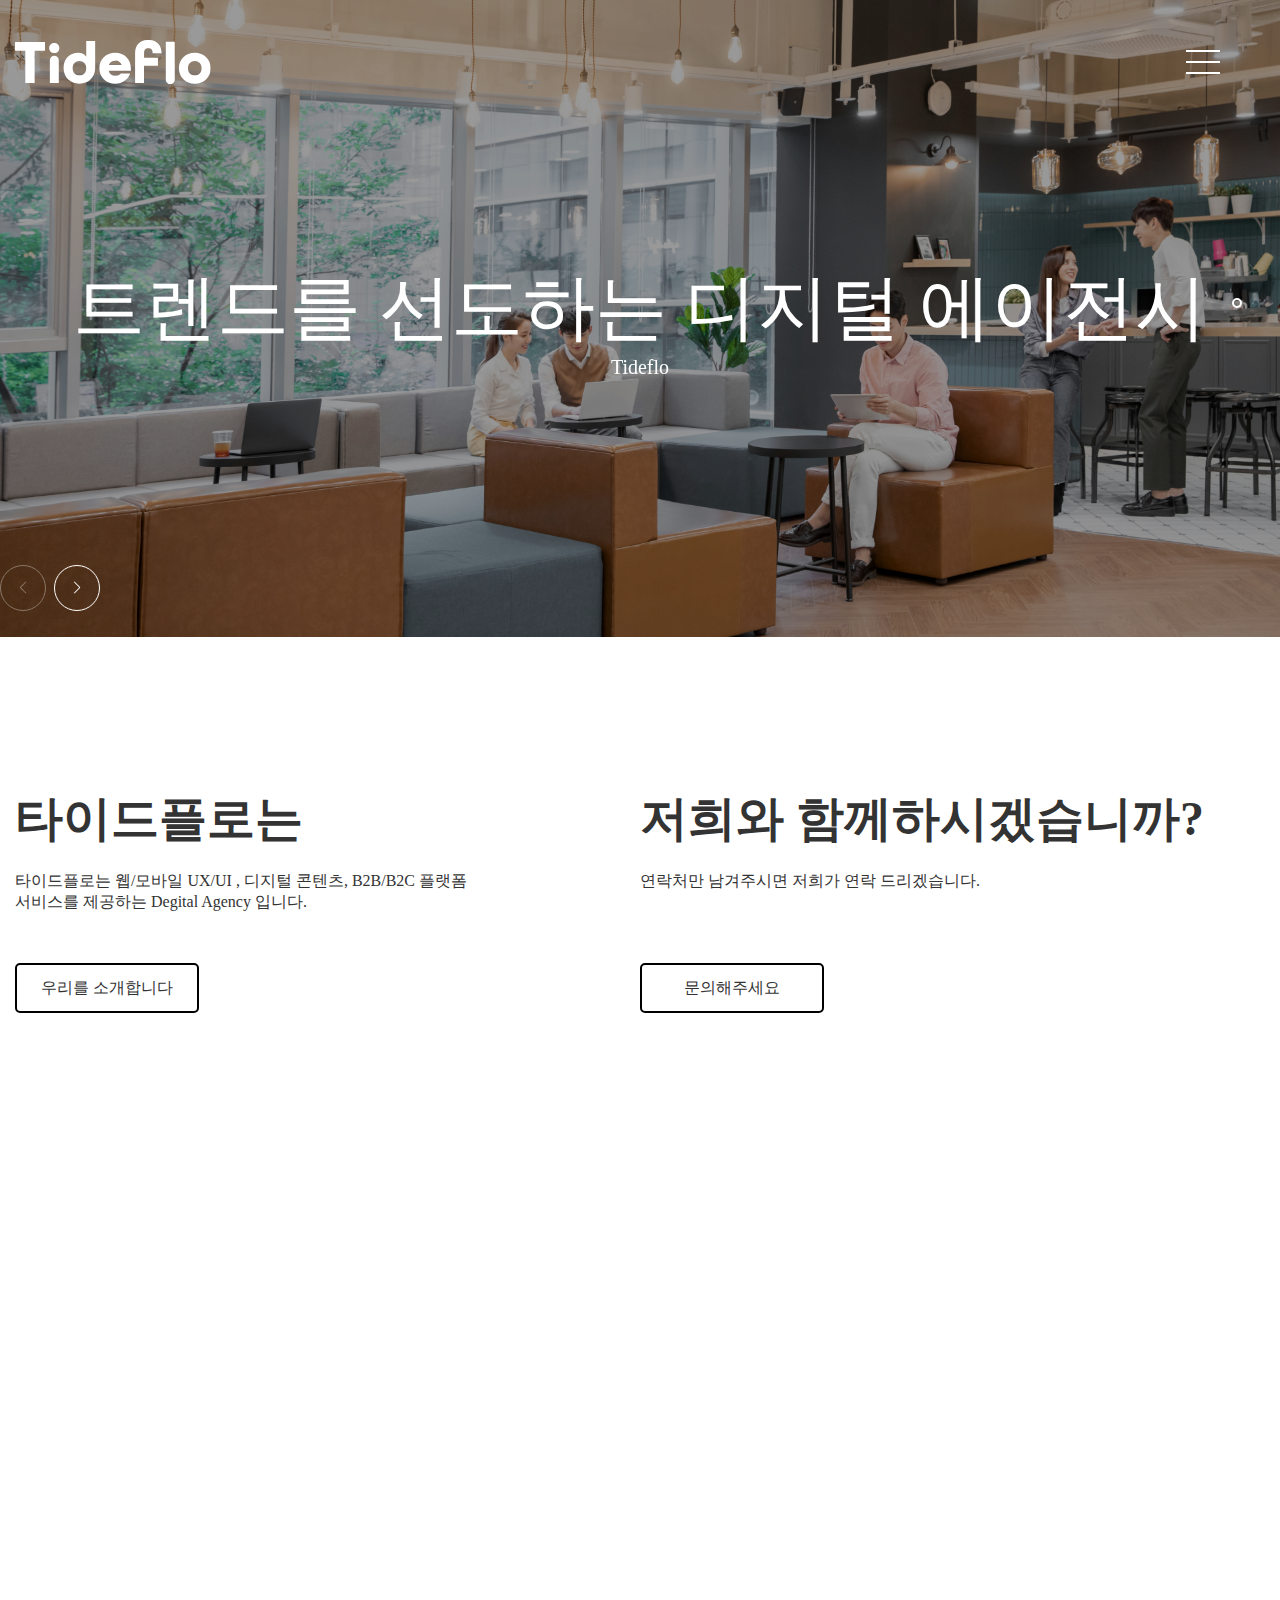
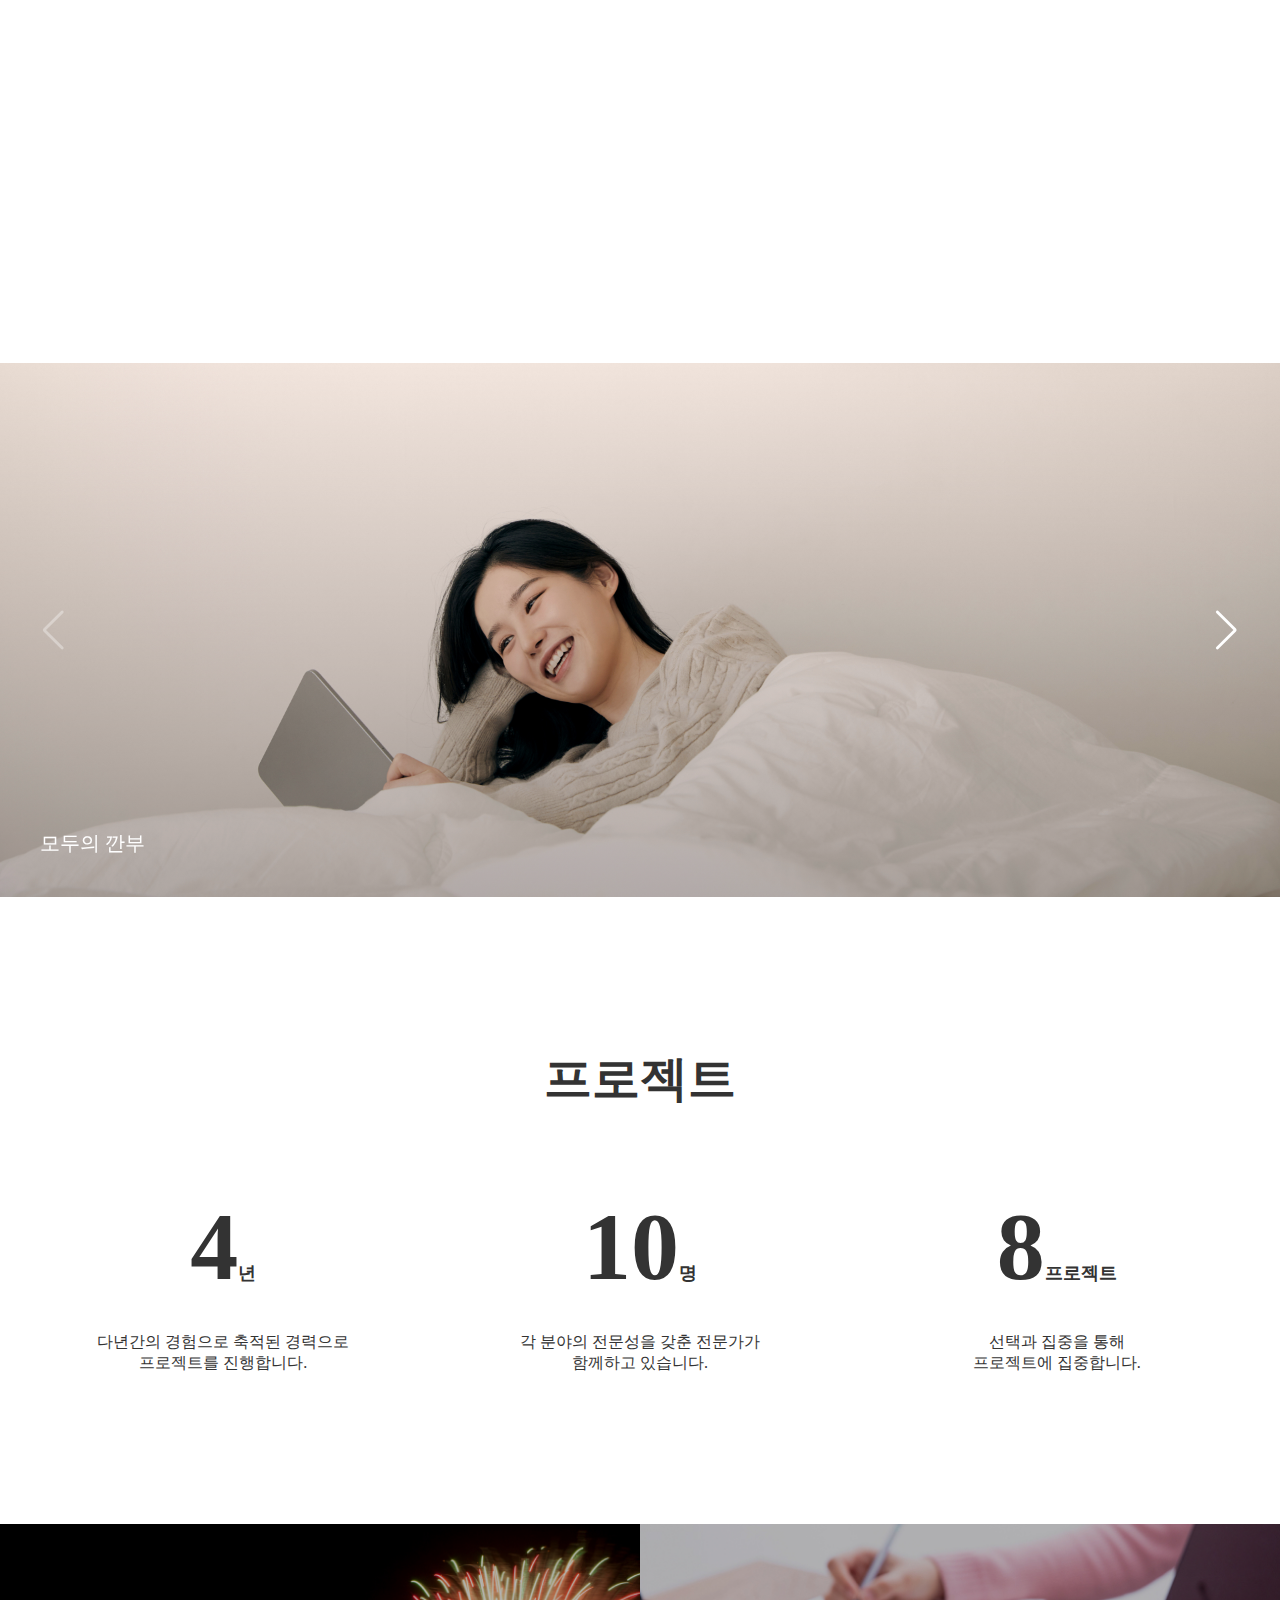
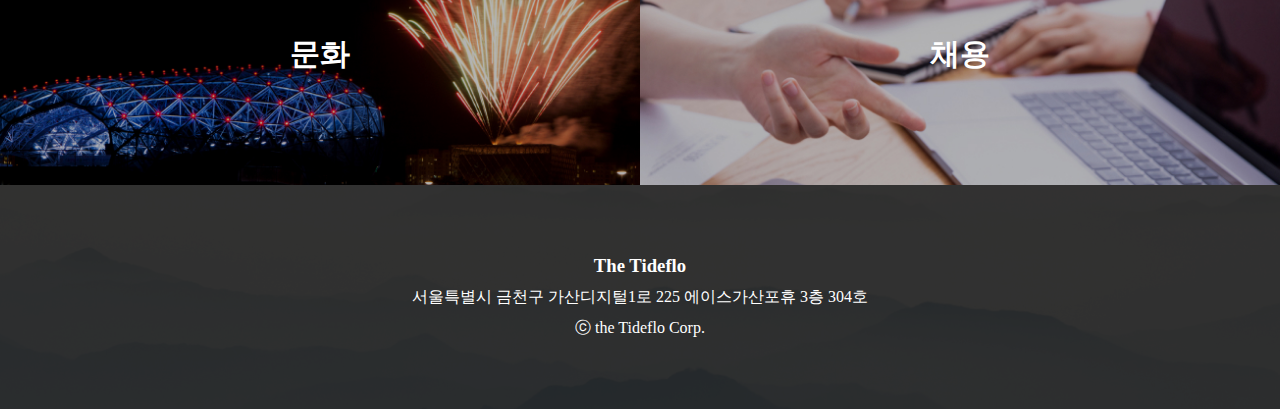
==== commit 2e52693e: "2022-05-18" ====
--- a/index.html
+++ b/index.html
@@ -56,7 +56,7 @@
 <body>
 
     <header>
-        <div class="header_inner">
+        <div class="header_inner">````
             <h1 class="logo"><a href="#;"><img src="assets/img/common/logo.svg" alt="Logo"> </a></h1>
             <a href="#;" class="text_logo"><img src="assets/img/common/text_logo.png" alt="Txtlogo"></a>
             <button id="gnb_btn">
@@ -88,8 +88,8 @@
                         </div>
                         <div class="slide_txt">
                             <p>
-                                <span>트렌드를</span>
-                                <span>선도하는</span>
+                                <span>트렌드를 </span>
+                                <span>선도하는 </span>
                                 <span>디지털 에이전시</span>
                             </p>
                             <span>Tideflo</span>
@@ -120,8 +120,8 @@
                         </div>
                         <div class="slide_txt">
                             <p>
-                                <span>트렌드를</span>
-                                <span>선도하는</span>
+                                <span>트렌드를 </span>
+                                <span>선도하는 </span>
                                 <span>디지털 에이전시</span>
                             </p>
                             <span>Tideflo</span>
@@ -346,7 +346,7 @@
         var swiper = new Swiper(".mySwiper", {
             slidesPerView: 1,
             cssMode: true,
-            loop: Infinity,
+            loop: false,
             navigation: {
                 nextEl: ".swiper-button-next",
                 prevEl: ".swiper-button-prev",
--- a/assets/css/common/common.css
+++ b/assets/css/common/common.css
@@ -11,8 +11,8 @@
 input[type=text], input[type=password] {border:none; height: 40px; font-size: 16px; vertical-align: top; font-family: 'NSG R' !important;}
 textarea {width:100%; border:none; font-size: 16px; font-family: 'NSG R' !important; outline: none; resize: none; line-height: 24px; border-radius: 5px; min-height: 100px;}
 
-a {text-decoration: none; color:#000;}
-a, span {display:inline-block;}
+a {text-decoration: none; color:#000; display: inline-block;}
+a, span{display:inline-block;}
 p {margin:0; padding:0;}
 a, span, p {word-break: break-all;}
 a, button, span, input, ul, li, div {-webkit-tap-highlight-color : transparent; }
--- a/assets/css/scss/layout.css
+++ b/assets/css/scss/layout.css
@@ -250,6 +250,10 @@
   z-index: 100;
 }
 
+footer .footer_wrap .footer_cont {
+  padding: 0 15px;
+}
+
 footer .footer_wrap .footer_cont .footer_desc {
   color: #fff;
   z-index: 10;
--- a/assets/css/scss/main.css
+++ b/assets/css/scss/main.css
@@ -54,8 +54,9 @@
 }
 
 .visual_main .swiper .swiper-wrapper .swiper-slide .slide_pos .slide_txt p span {
-  font-size: 84px;
+  font-size: 72px;
   font-family: "NSG B";
+  display: inline;
 }
 
 .visual_main .swiper .swiper-wrapper .swiper-slide .slide_pos .slide_txt > span {
@@ -217,7 +218,7 @@
     color: #fff;
   }
   .visual_main .swiper .swiper-wrapper .swiper-slide .slide_pos .slide_txt p span {
-    font-size: 72px;
+    font-size: 48px;
     font-family: "NSG B";
   }
   .visual_main .swiper .swiper-wrapper .swiper-slide .slide_pos .slide_txt p span:nth-child(3) {
@@ -474,7 +475,7 @@
 }
 
 section.contact .container .contact_wrap div h3 {
-  font-size: 56px;
+  font-size: 48px;
   font-family: "NSG B";
   margin: 0;
 }
@@ -560,7 +561,7 @@
     width: 100%;
   }
   section.contact .container .contact_wrap div h3 {
-    font-size: 51px;
+    font-size: 48px;
     font-family: "NSG B";
     margin: 0;
   }
@@ -640,7 +641,7 @@
     width: 100%;
   }
   section.contact .container .contact_wrap div h3 {
-    font-size: 26px;
+    font-size: 28px;
     font-family: "NSG B";
     margin: 0;
   }
@@ -769,14 +770,14 @@
 .section.work .work_wrap > div > div a .desc {
   z-index: 10;
   position: absolute;
-  bottom: 40px;
-  left: 40px;
+  bottom: 20px;
+  left: 20px;
   color: #fff;
 }
 
 .section.work .work_wrap > div > div a .desc span {
   font-family: "NSG B";
-  font-size: 24px;
+  font-size: 18px;
 }
 
 .section.work .work_wrap > div > div a:hover {
@@ -864,38 +865,11 @@
     max-height: 22px;
   }
   .section.work .work_wrap > div > div a .desc {
-    z-index: 10;
-    position: absolute;
-    bottom: 40px;
-    left: 30px;
-    right: 30px;
-    color: #fff;
     text-align: left;
   }
   .section.work .work_wrap > div > div a .desc span {
     font-family: "NSG B";
     font-size: 16px;
-  }
-  .section.work .work_wrap > div > div a:hover {
-    background-size: auto 110%;
-  }
-  .section.work .work_wrap .first_box > div:nth-child(1) {
-    -webkit-box-flex: 1;
-        -ms-flex: 1;
-            flex: 1;
-  }
-  .section.work .work_wrap .first_box > div:nth-child(2) {
-    -webkit-box-flex: 2;
-        -ms-flex: 2;
-            flex: 2;
-  }
-  .section.work .work_wrap .first_box > div:nth-child(3) {
-    -webkit-box-flex: 1;
-        -ms-flex: 1;
-            flex: 1;
-  }
-  .section.work .work_wrap .second_box > div {
-    width: 50%;
   }
 }
 
@@ -935,7 +909,7 @@
     height: 250px;
     text-align: center;
     background-position: center;
-    background-size: 100% 100%;
+    background-size: cover;
     background-repeat: no-repeat;
     -webkit-transition: all 1.5s cubic-bezier(0.23, 1, 0.32, 1);
     transition: all 1.5s cubic-bezier(0.23, 1, 0.32, 1);
@@ -949,34 +923,12 @@
   .section.work .work_wrap > div > div a .logo img.work_logo3 {
     max-height: 22px;
   }
-  .section.work .work_wrap > div > div a .desc {
-    z-index: 10;
-    position: absolute;
-    bottom: 30px;
-    left: 30px;
-    color: #fff;
-  }
   .section.work .work_wrap > div > div a .desc span {
     font-family: "NSG B";
     font-size: 16px;
   }
   .section.work .work_wrap > div > div a:hover {
-    background-size: 110% 110%;
-  }
-  .section.work .work_wrap .first_box > div:nth-child(1) {
-    -webkit-box-flex: 1;
-        -ms-flex: 1;
-            flex: 1;
-  }
-  .section.work .work_wrap .first_box > div:nth-child(2) {
-    -webkit-box-flex: 2;
-        -ms-flex: 2;
-            flex: 2;
-  }
-  .section.work .work_wrap .first_box > div:nth-child(3) {
-    -webkit-box-flex: 1;
-        -ms-flex: 1;
-            flex: 1;
+    background-size: cover;
   }
   .section.work .work_wrap .second_box > div {
     width: 100%;
@@ -1189,7 +1141,7 @@
 }
 
 .section.project .container .project_wrap h2 {
-  font-size: 56px;
+  font-size: 48px;
   font-family: "NSG B";
   margin: 0;
   padding-bottom: 80px;
@@ -1236,7 +1188,7 @@
     text-align: center;
   }
   .section.project .container .project_wrap h2 {
-    font-size: 56px;
+    font-size: 48px;
     font-family: "NSG B";
     margin: 0;
     padding-bottom: 80px;
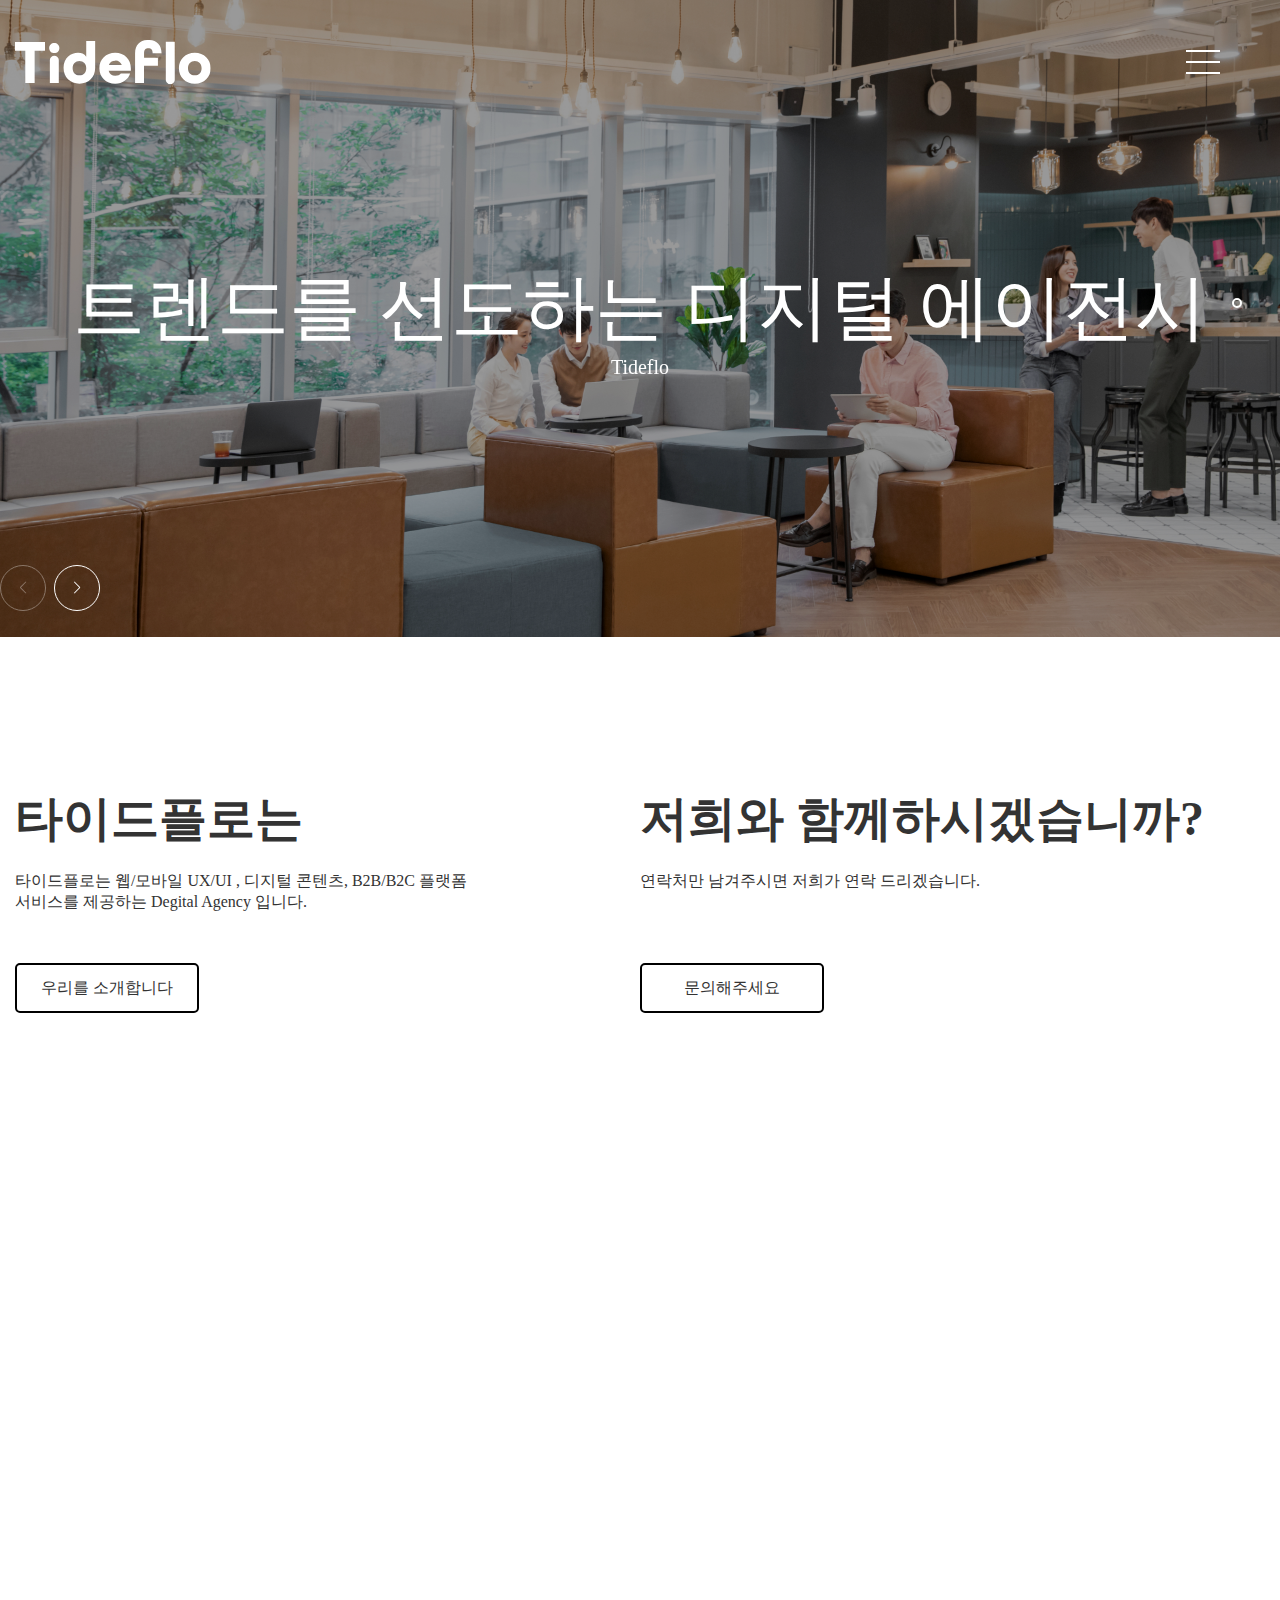
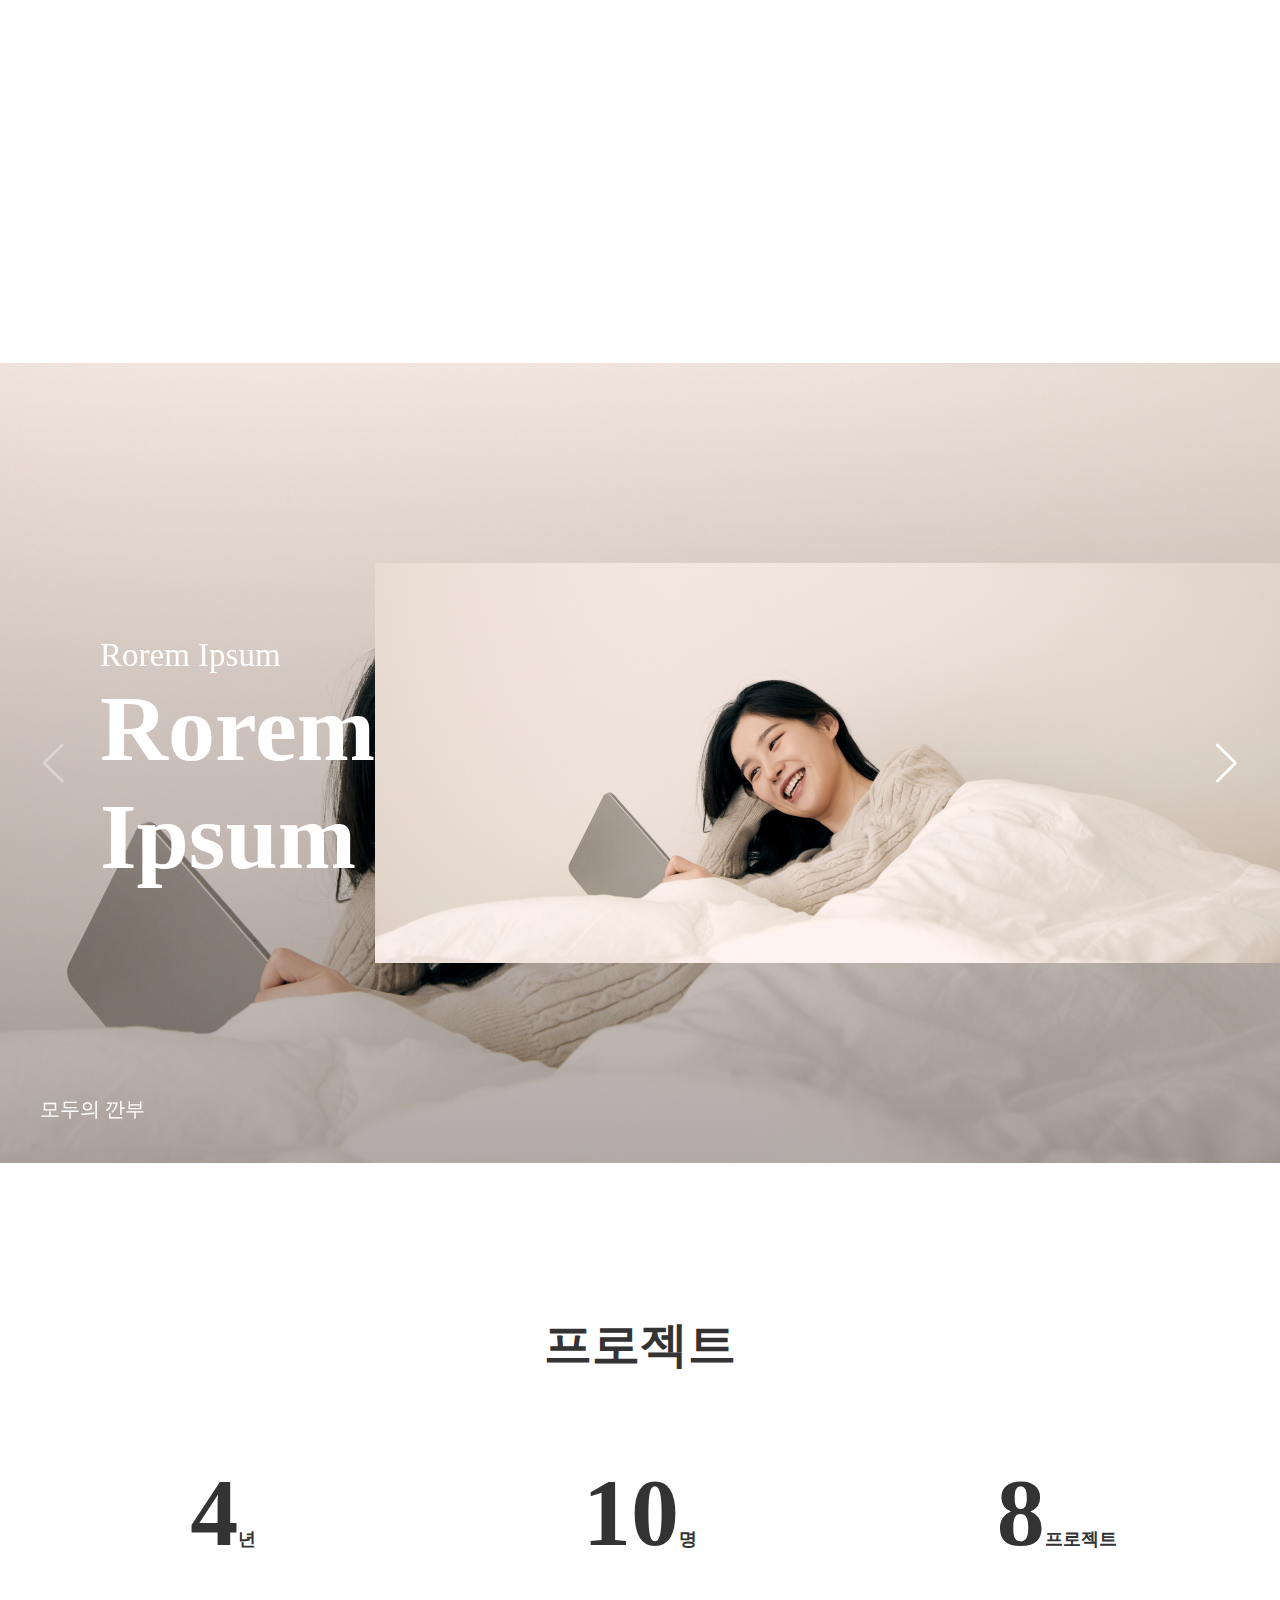
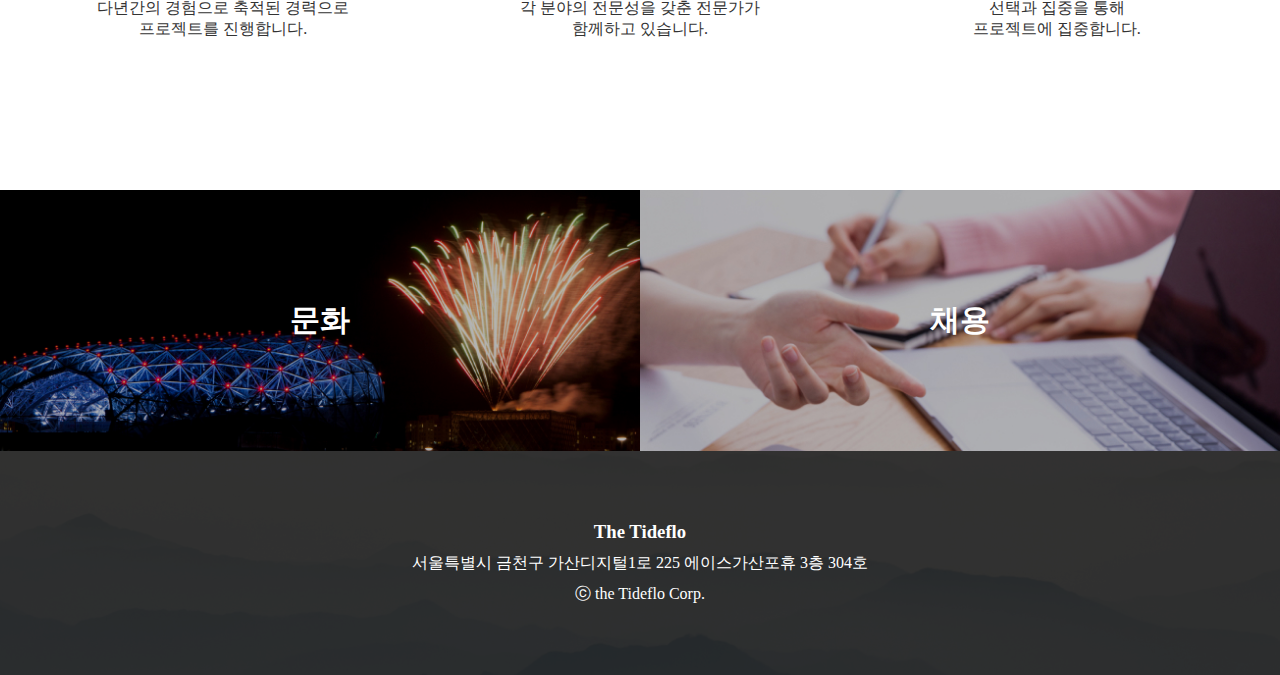
==== commit dd830e24: "2022-05-19" ====
--- a/index.html
+++ b/index.html
@@ -56,29 +56,32 @@
 <body>
 
     <header>
-        <div class="header_inner">````
+        <div class="header_inner">
             <h1 class="logo"><a href="#;"><img src="assets/img/common/logo.svg" alt="Logo"> </a></h1>
-            <a href="#;" class="text_logo"><img src="assets/img/common/text_logo.png" alt="Txtlogo"></a>
             <button id="gnb_btn">
                 <span></span>
                 <span></span>
                 <span></span>
             </button>
         </div>
+
+        <div class="overlay_bg"></div>
         <nav>
             <div class="nav_inner">
-                <ul class="gnb">
-                    <li><a href="#;">Home</a></li>
-                    <li><a href="#;">Culture</a></li>
-                    <li><a href="#;">Recruit</a></li>
-                    <li><a href="#;">Contact us</a></li>
-                </ul>
+                <div class="inner">
+                    <ul class="gnb">
+                        <li><a href="index.html">Home</a></li>
+                        <li><a href="culture.html">Culture</a></li>
+                        <li><a href="recruit.html">Recruit</a></li>
+                        <li><a href="project.html">Contact us</a></li>
+                    </ul>
+                </div>
             </div>
         </nav>
     </header>
 
     <section class="section visual_main">
-        <div class="swiper mySwiper">
+        <div class="swiper MainSwiper">
             <div class="swiper-wrapper">
                 <div class="swiper-slide">
                     <div class="slide_pos">
@@ -225,10 +228,18 @@
         <div class="swiper mySwiper">
             <div class="swiper-wrapper">
                 <div class="swiper-slide">
-                    <div class="slide_pos">
-                        <div class="slide_overlay"></div>
-                        <div class="slide_img">
-                            <img src="assets/img/layout/main/own_work1.jpg" alt="img">
+                    <div class="slide_bg">
+                        <div class="slide_overlay"></div>
+                        <div class="container">
+                            <div class="slide_con">
+                                <div class="txt_box">
+                                    <span>Rorem Ipsum</span>
+                                    <h3>Rorem Ipsum</h3>
+                                </div>
+                                <div class="img_box">
+                                    <img src="./assets/img/layout/main/own_work_img01.png" alt="img">
+                                </div>
+                            </div>
                         </div>
                         <div class="slide_desc">
                             <span>모두의 깐부</span>
@@ -236,22 +247,40 @@
                     </div>
                 </div>
                 <div class="swiper-slide">
-                    <div class="slide_pos">
-                        <div class="slide_overlay"></div>
-                        <div class="slide_img">
-                            <img src="assets/img/layout/main/own_work2.jpg" alt="img">
-                        </div>
+                    <div class="slide_bg">
+                        <div class="slide_overlay"></div>
+                        <div class="container">
+                            <div class="slide_con">
+                                <div class="txt_box">
+                                    <span>Rorem Ipsum</span>
+                                    <h3>Rorem Ipsum</h3>
+                                </div>
+                                <div class="img_box">
+                                    <img src="./assets/img/layout/main/own_work_img02.png" alt="img">
+                                </div>
+                            </div>
+                        </div>
+                        
                         <div class="slide_desc">
                             <span>모두의 방역</span>
                         </div>
                     </div>
                 </div>
                 <div class="swiper-slide">
-                    <div class="slide_pos">
-                        <div class="slide_overlay"></div>
-                        <div class="slide_img">
-                            <img src="assets/img/layout/main/own_work3.jpg" alt="img">
-                        </div>
+                    <div class="slide_bg">
+                        <div class="slide_overlay"></div>
+                            <div class="container">
+                            <div class="slide_con">
+                                <div class="txt_box">
+                                    <span>Rorem Ipsum</span>
+                                    <h3>Rorem Ipsum</h3>
+                                </div>
+                                <div class="img_box">
+                                    <img src="./assets/img/layout/main/own_work_img03.png" alt="img">
+                                </div>
+                            </div>
+                        </div>
+                        
                         <div class="slide_desc">
                             <span>올리브유 체험단</span>
                         </div>
@@ -343,7 +372,7 @@
     <script src="assets/js/plugin/swiper-bundle.min.js"></script>
 
     <script>
-        var swiper = new Swiper(".mySwiper", {
+        var swiper = new Swiper(".MainSwiper", {
             slidesPerView: 1,
             cssMode: true,
             loop: false,
@@ -353,7 +382,19 @@
             },
             pagination: {
                 el: ".swiper-pagination",
-                clickable: true,
+                clickable: true
+            },
+            mousewheel: true,
+            keyboard: true,
+        });
+
+        var swiper = new Swiper(".mySwiper", {
+            slidesPerView: 1,
+            cssMode: true,
+            loop: false,
+            navigation: {
+                nextEl: ".swiper-button-next",
+                prevEl: ".swiper-button-prev",
             },
             mousewheel: true,
             keyboard: true,
--- a/assets/css/scss/layout.css
+++ b/assets/css/scss/layout.css
@@ -50,7 +50,7 @@
   padding: 40px 15px;
   -webkit-box-sizing: border-box;
           box-sizing: border-box;
-  z-index: 1000;
+  z-index: 9999;
 }
 
 header .header_inner .logo {
@@ -130,7 +130,22 @@
   top: 50%;
 }
 
+header .overlay_bg {
+  position: fixed;
+  top: 0;
+  left: 0;
+  right: auto;
+  width: 100%;
+  height: 1px;
+  opacity: 0;
+  -webkit-transition: all 800ms cubic-bezier(0.77, 0, 0.175, 1);
+  transition: all 800ms cubic-bezier(0.77, 0, 0.175, 1);
+  background-color: #1c1c1c;
+  z-index: 100;
+}
+
 header nav {
+  display: none;
   position: fixed;
   top: 0;
   left: 0;
@@ -138,37 +153,46 @@
   bottom: 0;
   width: 100%;
   height: 100%;
-  display: -webkit-box;
-  display: -ms-flexbox;
-  display: flex;
-  -webkit-box-align: center;
-      -ms-flex-align: center;
-          align-items: center;
-  -webkit-box-pack: center;
-      -ms-flex-pack: center;
-          justify-content: center;
-  background: #1c1c1c;
-  -webkit-transform: translate(0, -100%);
-          transform: translate(0, -100%);
-  -webkit-transition: all 900ms cubic-bezier(0.25, 0.46, 0.45, 0.94) 0s;
-  transition: all 900ms cubic-bezier(0.25, 0.46, 0.45, 0.94) 0s;
-}
-
-header nav .nav_inner .gnb li {
+  z-index: 100;
+}
+
+header nav .nav_inner {
+  display: none;
+  position: absolute;
+  width: 100%;
+  left: 50%;
+  top: 50%;
+  -webkit-transform: translate(-50%, -50%);
+          transform: translate(-50%, -50%);
+}
+
+header nav .nav_inner .inner {
+  -webkit-transform: translate(0, 110px);
+          transform: translate(0, 110px);
+  opacity: 0;
+}
+
+header nav .nav_inner .inner.open {
+  opacity: 1;
+  -webkit-transition: all 800ms cubic-bezier(0.77, 0, 0.175, 1);
+  transition: all 800ms cubic-bezier(0.77, 0, 0.175, 1);
+}
+
+header nav .nav_inner .inner .gnb li {
   display: block;
   text-align: center;
   width: 100%;
 }
 
-header nav .nav_inner .gnb li a {
+header nav .nav_inner .inner .gnb li a {
   position: relative;
-  font-size: 3rem;
+  font-size: 46px;
   color: #fff;
   font-family: "NSG B";
   opacity: 0.4;
 }
 
-header nav .nav_inner .gnb li a::after {
+header nav .nav_inner .inner .gnb li a::after {
   content: '';
   position: absolute;
   left: 0;
@@ -180,12 +204,12 @@
   z-index: -1;
 }
 
-header nav .nav_inner .gnb li a:hover::after {
+header nav .nav_inner .inner .gnb li a:hover::after {
   width: 100%;
   background: rgba(255, 0, 0, 0.4);
 }
 
-header nav .nav_inner .gnb li a:hover {
+header nav .nav_inner .inner .gnb li a:hover {
   opacity: 1;
 }
 
@@ -237,6 +261,13 @@
     width: 34px;
     height: 24px;
   }
+}
+
+section.filter {
+  -webkit-filter: blur(5px);
+          filter: blur(5px);
+  -webkit-transition-delay: 500ms;
+          transition-delay: 500ms;
 }
 
 footer .footer_wrap {
@@ -247,7 +278,7 @@
   background-position: center;
   text-align: center;
   padding: 70px 0;
-  z-index: 100;
+  z-index: 99;
 }
 
 footer .footer_wrap .footer_cont {
--- a/assets/css/scss/main.css
+++ b/assets/css/scss/main.css
@@ -22,6 +22,7 @@
 }
 
 .visual_main .swiper .swiper-wrapper .swiper-slide .slide_pos {
+  width: 100%;
   height: 100%;
   position: relative;
 }
@@ -375,7 +376,8 @@
     width: 100%;
     margin: 0 auto;
     position: absolute;
-    bottom: 26px;
+    bottom: 20px;
+    left: 20px;
     z-index: 50;
   }
   .visual_main .swiper .swiper_button_wrap .swiper_button {
@@ -959,11 +961,28 @@
   align-items: center;
 }
 
-.section.own_work .swiper .swiper-wrapper .swiper-slide .slide_pos {
+.section.own_work .swiper .swiper-wrapper .swiper-slide:nth-child(1) .slide_bg {
+  background-image: url("../../img/layout/main/own_work1.jpg");
+}
+
+.section.own_work .swiper .swiper-wrapper .swiper-slide:nth-child(2) .slide_bg {
+  background-image: url("../../img/layout/main/own_work2.jpg");
+}
+
+.section.own_work .swiper .swiper-wrapper .swiper-slide:nth-child(3) .slide_bg {
+  background-image: url("../../img/layout/main/own_work3.jpg");
+}
+
+.section.own_work .swiper .swiper-wrapper .swiper-slide .slide_bg {
+  width: 100%;
+  height: 800px;
   position: relative;
-}
-
-.section.own_work .swiper .swiper-wrapper .swiper-slide .slide_pos .slide_overlay {
+  background-repeat: no-repeat;
+  background-size: cover;
+  background-position: center;
+}
+
+.section.own_work .swiper .swiper-wrapper .swiper-slide .slide_bg .slide_overlay {
   position: absolute;
   top: 0;
   right: 0;
@@ -973,22 +992,54 @@
   background: linear-gradient(to top, rgba(0, 0, 0, 0.3), rgba(255, 255, 255, 0));
 }
 
-.section.own_work .swiper .swiper-wrapper .swiper-slide .slide_pos .slide_img img {
+.section.own_work .swiper .swiper-wrapper .swiper-slide .slide_bg .container {
+  height: 100%;
+  position: absolute;
+  left: 0;
+  right: 0;
+  padding: 0 100px;
+}
+
+.section.own_work .swiper .swiper-wrapper .swiper-slide .slide_bg .container .slide_con {
+  height: 100%;
+  display: -webkit-box;
+  display: -ms-flexbox;
+  display: flex;
+  -webkit-box-align: center;
+      -ms-flex-align: center;
+          align-items: center;
+  -webkit-box-pack: justify;
+      -ms-flex-pack: justify;
+          justify-content: space-between;
+}
+
+.section.own_work .swiper .swiper-wrapper .swiper-slide .slide_bg .container .slide_con .txt_box {
+  color: #fff;
+  text-align: left;
+}
+
+.section.own_work .swiper .swiper-wrapper .swiper-slide .slide_bg .container .slide_con .txt_box span {
+  font-size: 33px;
+}
+
+.section.own_work .swiper .swiper-wrapper .swiper-slide .slide_bg .container .slide_con .txt_box h3 {
+  font-family: "NSG B";
+  font-size: 94px;
+}
+
+.section.own_work .swiper .swiper-wrapper .swiper-slide .slide_bg .container .slide_con .img_box img {
   display: block;
-  width: 100%;
-  height: 100%;
-  -o-object-fit: cover;
-     object-fit: cover;
-}
-
-.section.own_work .swiper .swiper-wrapper .swiper-slide .slide_pos .slide_desc {
+  max-height: 400px;
+}
+
+.section.own_work .swiper .swiper-wrapper .swiper-slide .slide_bg .slide_desc {
   position: absolute;
   left: 40px;
   bottom: 40px;
   color: #fff;
 }
 
-.section.own_work .swiper .swiper-wrapper .swiper-slide .slide_pos .slide_desc span {
+.section.own_work .swiper .swiper-wrapper .swiper-slide .slide_bg .slide_desc span {
   font-size: 20px;
   font-family: "NSG M";
 }
@@ -1008,53 +1059,30 @@
 }
 
 @media (min-width: 768px) and (max-width: 1199px) {
-  .section.own_work .swiper {
-    width: 100%;
-    height: 100%;
-  }
-  .section.own_work .swiper .swiper-wrapper {
-    height: 100%;
-    overflow: hidden;
-  }
-  .section.own_work .swiper .swiper-wrapper .swiper-slide {
-    text-align: center;
-    /* Center slide text vertically */
-    display: -webkit-box;
-    display: -ms-flexbox;
-    display: flex;
-    -webkit-box-pack: center;
-    -ms-flex-pack: center;
-    justify-content: center;
-    -webkit-box-align: center;
-    -ms-flex-align: center;
-    align-items: center;
-  }
-  .section.own_work .swiper .swiper-wrapper .swiper-slide .slide_pos {
-    position: relative;
-  }
-  .section.own_work .swiper .swiper-wrapper .swiper-slide .slide_pos .slide_overlay {
-    position: absolute;
-    top: 0;
-    right: 0;
-    bottom: 0;
-    left: 0;
-    background: -webkit-gradient(linear, left bottom, left top, from(rgba(0, 0, 0, 0.3)), to(rgba(255, 255, 255, 0)));
-    background: linear-gradient(to top, rgba(0, 0, 0, 0.3), rgba(255, 255, 255, 0));
-  }
-  .section.own_work .swiper .swiper-wrapper .swiper-slide .slide_pos .slide_img img {
-    display: block;
-    width: 100%;
-    height: 100%;
-    -o-object-fit: cover;
-       object-fit: cover;
-  }
-  .section.own_work .swiper .swiper-wrapper .swiper-slide .slide_pos .slide_desc {
+  .section.own_work .swiper .swiper-wrapper .swiper-slide .slide_bg {
+    height: 500px;
+  }
+  .section.own_work .swiper .swiper-wrapper .swiper-slide .slide_bg .container {
+    padding: 0 100px;
+  }
+  .section.own_work .swiper .swiper-wrapper .swiper-slide .slide_bg .container .slide_con .txt_box span {
+    font-size: 20px;
+  }
+  .section.own_work .swiper .swiper-wrapper .swiper-slide .slide_bg .container .slide_con .txt_box h3 {
+    font-family: "NSG B";
+    font-size: 48px;
+  }
+  .section.own_work .swiper .swiper-wrapper .swiper-slide .slide_bg .container .slide_con .img_box img {
+    display: block;
+    max-height: 240px;
+  }
+  .section.own_work .swiper .swiper-wrapper .swiper-slide .slide_bg .slide_desc {
     position: absolute;
     left: 40px;
     bottom: 40px;
     color: #fff;
   }
-  .section.own_work .swiper .swiper-wrapper .swiper-slide .slide_pos .slide_desc span {
+  .section.own_work .swiper .swiper-wrapper .swiper-slide .slide_bg .slide_desc span {
     font-size: 20px;
     font-family: "NSG M";
   }
@@ -1072,66 +1100,48 @@
 }
 
 @media (max-width: 768px) {
-  .section.own_work .swiper {
-    width: 100%;
-    height: 100%;
-  }
-  .section.own_work .swiper .swiper-wrapper {
-    height: 100%;
-    overflow: hidden;
-  }
-  .section.own_work .swiper .swiper-wrapper .swiper-slide {
-    text-align: center;
-    /* Center slide text vertically */
-    display: -webkit-box;
-    display: -ms-flexbox;
-    display: flex;
-    -webkit-box-pack: center;
-    -ms-flex-pack: center;
-    justify-content: center;
-    -webkit-box-align: center;
-    -ms-flex-align: center;
-    align-items: center;
-  }
-  .section.own_work .swiper .swiper-wrapper .swiper-slide .slide_pos {
-    position: relative;
-  }
-  .section.own_work .swiper .swiper-wrapper .swiper-slide .slide_pos .slide_overlay {
-    position: absolute;
-    top: 0;
-    right: 0;
-    bottom: 0;
-    left: 0;
-    background: -webkit-gradient(linear, left bottom, left top, from(rgba(0, 0, 0, 0.3)), to(rgba(255, 255, 255, 0)));
-    background: linear-gradient(to top, rgba(0, 0, 0, 0.3), rgba(255, 255, 255, 0));
-  }
-  .section.own_work .swiper .swiper-wrapper .swiper-slide .slide_pos .slide_img img {
-    display: block;
-    width: 100%;
-    height: 100%;
-    -o-object-fit: cover;
-       object-fit: cover;
-  }
-  .section.own_work .swiper .swiper-wrapper .swiper-slide .slide_pos .slide_desc {
-    position: absolute;
-    left: 40px;
-    bottom: 40px;
-    color: #fff;
-  }
-  .section.own_work .swiper .swiper-wrapper .swiper-slide .slide_pos .slide_desc span {
-    font-size: 20px;
-    font-family: "NSG M";
+  .section.own_work .swiper .swiper-wrapper .swiper-slide:nth-child(1) .slide_bg {
+    background-image: url("../../img/layout/main/own_work1_mobile.jpg");
+  }
+  .section.own_work .swiper .swiper-wrapper .swiper-slide:nth-child(2) .slide_bg {
+    background-image: url("../../img/layout/main/own_work2_mobile.jpg");
+  }
+  .section.own_work .swiper .swiper-wrapper .swiper-slide:nth-child(3) .slide_bg {
+    background-image: url("../../img/layout/main/own_work3_mobile.jpg");
+  }
+  .section.own_work .swiper .swiper-wrapper .swiper-slide .slide_bg {
+    height: 250px;
+  }
+  .section.own_work .swiper .swiper-wrapper .swiper-slide .slide_bg .container {
+    padding: 0 50px;
+  }
+  .section.own_work .swiper .swiper-wrapper .swiper-slide .slide_bg .container .slide_con > div {
+    width: 50%;
+  }
+  .section.own_work .swiper .swiper-wrapper .swiper-slide .slide_bg .container .slide_con .txt_box span {
+    font-size: 14px;
+  }
+  .section.own_work .swiper .swiper-wrapper .swiper-slide .slide_bg .container .slide_con .txt_box h3 {
+    font-size: 28px;
+    line-height: 30px;
+  }
+  .section.own_work .swiper .swiper-wrapper .swiper-slide .slide_bg .container .slide_con .img_box img {
+    max-width: 180px;
+    height: auto;
+    margin-left: auto;
+  }
+  .section.own_work .swiper .swiper-wrapper .swiper-slide .slide_bg .slide_desc {
+    display: none;
   }
   .section.own_work .swiper .swiper-button-next:after,
   .section.own_work .swiper .swiper-button-prev:after {
-    font-size: 40px;
-    color: #fff;
+    font-size: 20px;
   }
   .section.own_work .swiper .swiper-button-prev {
-    left: 40px;
+    left: 15px;
   }
   .section.own_work .swiper .swiper-button-next {
-    right: 40px;
+    right: 15px;
   }
 }
 
